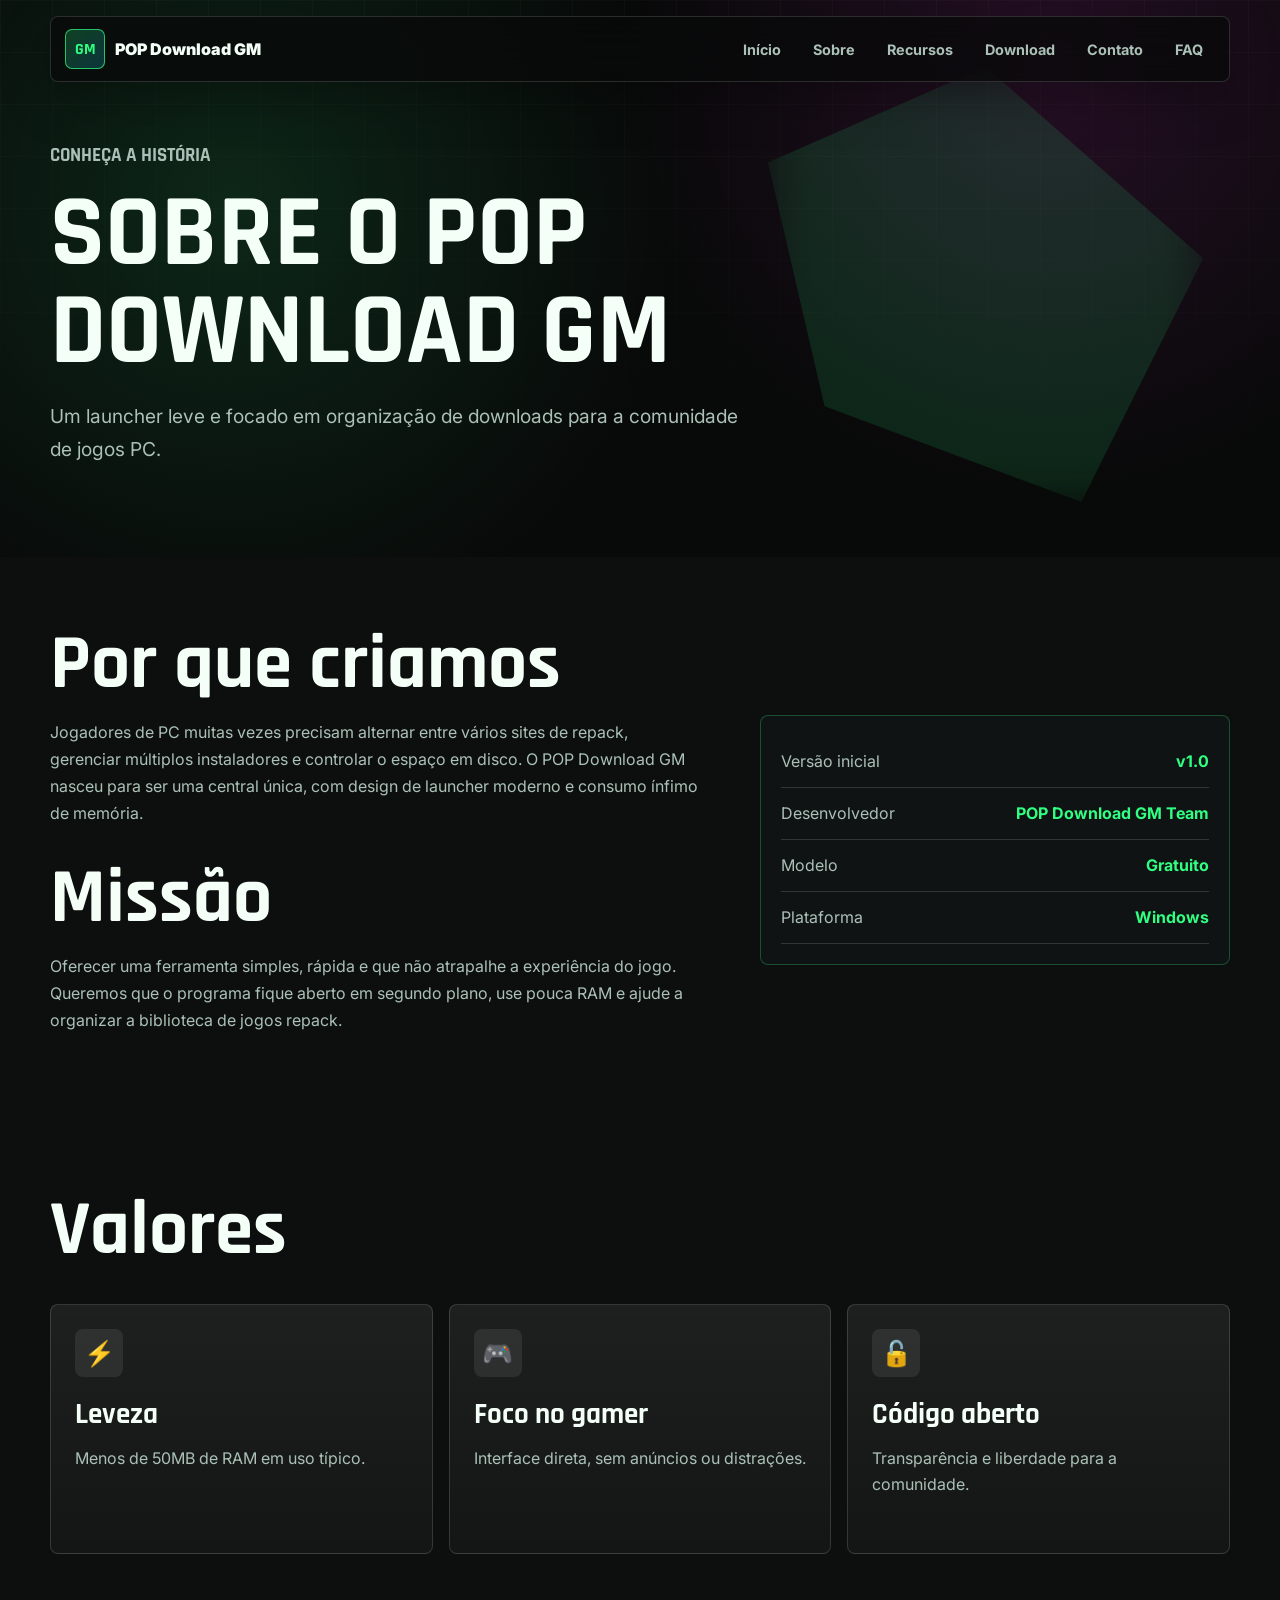
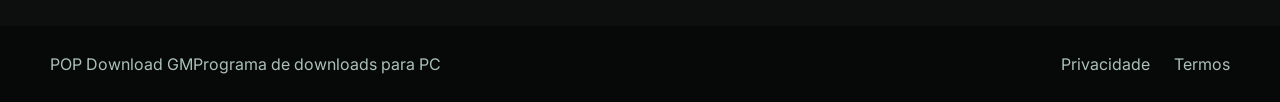
==== about.html @ bf0ad556 "Create about.html" ====
<!DOCTYPE html>
<html lang="pt-BR">
<head>
  <meta charset="UTF-8">
  <meta name="viewport" content="width=device-width, initial-scale=1.0">
  <title>Sobre - POP Download GM</title>
  <link rel="preconnect" href="https://fonts.googleapis.com">
  <link rel="preconnect" href="https://fonts.gstatic.com" crossorigin>
  <link href="https://fonts.googleapis.com/css2?family=Inter:wght@400;500;700;800;900&family=Rajdhani:wght@600;700&display=swap" rel="stylesheet">
  <link rel="stylesheet" href="styles.css">
</head>
<body>
  <header class="site-header">
    <a class="brand" href="index.html" aria-label="POP Download GM">
      <span class="brand-mark">GM</span>
      <span>POP Download GM</span>
    </a>
    <nav class="nav-links">
      <a href="index.html">Início</a>
      <a href="about.html">Sobre</a>
      <a href="index.html#recursos">Recursos</a>
      <a href="download.html">Download</a>
      <a href="contact.html">Contato</a>
      <a href="index.html#faq">FAQ</a>
    </nav>
  </header>

  <main>
    <section class="download-hero" style="min-height: 60vh;">
      <div class="hero-grid"></div>
      <div class="hero-light hero-light-one"></div>
      <div class="download-hero-copy">
        <p class="eyebrow">Conheça a história</p>
        <h1 class="download-title">Sobre o POP Download GM</h1>
        <p>Um launcher leve e focado em organização de downloads para a comunidade de jogos PC.</p>
      </div>
    </section>

    <section class="requirements-band" style="background: #0d0f0f;">
      <div class="requirements-copy">
        <h2>Por que criamos</h2>
        <p>Jogadores de PC muitas vezes precisam alternar entre vários sites de repack, gerenciar múltiplos instaladores e controlar o espaço em disco. O POP Download GM nasceu para ser uma central única, com design de launcher moderno e consumo ínfimo de memória.</p>
        <br>
        <h2>Missão</h2>
        <p>Oferecer uma ferramenta simples, rápida e que não atrapalhe a experiência do jogo. Queremos que o programa fique aberto em segundo plano, use pouca RAM e ajude a organizar a biblioteca de jogos repack.</p>
      </div>
      <div class="requirements-grid">
        <div class="version-row"><span>Versão inicial</span><strong>v1.0</strong></div>
        <div class="version-row"><span>Desenvolvedor</span><strong>POP Download GM Team</strong></div>
        <div class="version-row"><span>Modelo</span><strong>Gratuito</strong></div>
        <div class="version-row"><span>Plataforma</span><strong>Windows</strong></div>
      </div>
    </section>

    <section class="feature-band">
      <div class="section-heading">
        <h2>Valores</h2>
      </div>
      <div class="feature-grid">
        <div class="feature-card"><span class="feature-icon">⚡</span><h3>Leveza</h3><p>Menos de 50MB de RAM em uso típico.</p></div>
        <div class="feature-card"><span class="feature-icon">🎮</span><h3>Foco no gamer</h3><p>Interface direta, sem anúncios ou distrações.</p></div>
        <div class="feature-card"><span class="feature-icon">🔓</span><h3>Código aberto</h3><p>Transparência e liberdade para a comunidade.</p></div>
      </div>
    </section>
  </main>

  <footer class="site-footer">
    <div><span>POP Download GM</span><span>Programa de downloads para PC</span></div>
    <div style="display: flex; gap: 24px;"><a href="privacy.html">Privacidade</a><a href="terms.html">Termos</a></div>
  </footer>
</body>
</html>
---- styles.css ----
:root {
  --bg: #080909;
  --panel: #101314;
  --panel-strong: #171b1c;
  --line: rgba(255, 255, 255, 0.14);
  --text: #f4fff8;
  --muted: #abc1b7;
  --green: #30ff82;
  --cyan: #22d7ff;
  --pink: #ff3df2;
  --yellow: #ffdf5c;
  --danger: #ff4d6d;
  --shadow: 0 24px 80px rgba(0, 0, 0, 0.45);
}

* {
  box-sizing: border-box;
}

html {
  scroll-behavior: smooth;
}

body {
  margin: 0;
  min-width: 320px;
  background:
    radial-gradient(circle at 18% 12%, rgba(48, 255, 130, 0.12), transparent 25%),
    radial-gradient(circle at 82% 4%, rgba(255, 61, 242, 0.12), transparent 22%),
    var(--bg);
  color: var(--text);
  font-family: "Inter", Arial, sans-serif;
}

a {
  color: inherit;
  text-decoration: none;
}

.site-header {
  position: fixed;
  inset: 0 0 auto;
  z-index: 10;
  display: flex;
  align-items: center;
  justify-content: space-between;
  gap: 24px;
  width: min(1180px, calc(100% - 32px));
  margin: 16px auto 0;
  padding: 12px 14px;
  border: 1px solid var(--line);
  border-radius: 8px;
  background: rgba(8, 9, 9, 0.78);
  box-shadow: 0 16px 50px rgba(0, 0, 0, 0.28);
  backdrop-filter: blur(18px);
}

.brand,
.nav-links,
.hero-actions,
.hero-stats,
.desktop-top,
.screen-header,
.version-row,
.site-footer {
  display: flex;
  align-items: center;
}

.brand {
  gap: 10px;
  font-weight: 900;
  white-space: nowrap;
}

.brand-mark {
  display: grid;
  width: 40px;
  aspect-ratio: 1;
  place-items: center;
  border: 1px solid rgba(48, 255, 130, 0.7);
  border-radius: 7px;
  background: linear-gradient(135deg, rgba(48, 255, 130, 0.22), rgba(34, 215, 255, 0.2));
  color: var(--green);
  font-family: "Rajdhani", Arial, sans-serif;
}

.nav-links {
  gap: 8px;
  color: var(--muted);
  font-size: 0.9rem;
  font-weight: 700;
}

.nav-links a {
  padding: 10px 12px;
  border-radius: 7px;
}

.nav-links a:hover {
  background: rgba(255, 255, 255, 0.08);
  color: var(--text);
}

.hero-section {
  position: relative;
  display: grid;
  grid-template-columns: minmax(0, 1.02fr) minmax(320px, 0.8fr);
  gap: 48px;
  min-height: 92vh;
  padding: 140px max(24px, calc((100vw - 1180px) / 2)) 72px;
  overflow: hidden;
}

.hero-grid {
  position: absolute;
  inset: 0;
  opacity: 0.18;
  background-image:
    linear-gradient(rgba(255, 255, 255, 0.13) 1px, transparent 1px),
    linear-gradient(90deg, rgba(255, 255, 255, 0.13) 1px, transparent 1px);
  background-size: 52px 52px;
  mask-image: linear-gradient(to bottom, black, transparent 88%);
}

.hero-light {
  position: absolute;
  width: 34vw;
  min-width: 340px;
  aspect-ratio: 1;
  filter: blur(20px);
  opacity: 0.38;
  clip-path: polygon(50% 0, 100% 44%, 72% 100%, 13% 78%, 0 22%);
}

.hero-light-one {
  top: 12%;
  right: 6%;
  background: rgba(48, 255, 130, 0.32);
}

.hero-light-two {
  bottom: 4%;
  left: 3%;
  background: rgba(255, 61, 242, 0.26);
}

.hero-content,
.app-showcase {
  position: relative;
  z-index: 1;
}

.hero-content {
  align-self: center;
}

.eyebrow {
  margin: 0 0 12px;
  color: var(--green);
  font-family: "Rajdhani", Arial, sans-serif;
  font-size: clamp(1rem, 2vw, 1.18rem);
  font-weight: 700;
  text-transform: uppercase;
}

h1,
h2,
h3,
p {
  overflow-wrap: anywhere;
}

h1,
h2,
h3 {
  margin: 0;
  line-height: 0.96;
  font-family: "Rajdhani", Arial, sans-serif;
}

h1 {
  max-width: 780px;
  font-size: clamp(3.8rem, 8vw, 7.9rem);
  text-transform: uppercase;
}

.hero-title {
  display: grid;
  gap: 6px;
  max-width: 940px;
  overflow-wrap: normal;
}

.hero-title span {
  display: block;
  width: fit-content;
  max-width: 100%;
  white-space: nowrap;
}

.hero-title-accent {
  padding: 0 0.12em 0.04em;
  border: 1px solid rgba(48, 255, 130, 0.36);
  border-radius: 8px;
  background: linear-gradient(135deg, rgba(48, 255, 130, 0.14), rgba(34, 215, 255, 0.08));
  color: var(--green);
  box-shadow: 0 0 34px rgba(48, 255, 130, 0.12);
}

h2 {
  font-size: clamp(2.35rem, 6vw, 5rem);
}

h3 {
  font-size: 1.8rem;
}

.hero-copy {
  max-width: 680px;
  margin: 20px 0 0;
  color: var(--muted);
  font-size: clamp(1rem, 1.8vw, 1.24rem);
  line-height: 1.7;
}

.hero-actions {
  flex-wrap: wrap;
  gap: 14px;
  margin-top: 34px;
}

.button {
  display: inline-flex;
  align-items: center;
  justify-content: center;
  min-height: 52px;
  padding: 0 22px;
  border: 1px solid var(--line);
  border-radius: 7px;
  font-weight: 900;
  line-height: 1.1;
  transition: transform 180ms ease, border-color 180ms ease, box-shadow 180ms ease;
}

.button:hover {
  transform: translateY(-2px);
}

.button-primary {
  border-color: rgba(48, 255, 130, 0.8);
  background: linear-gradient(135deg, var(--green), var(--cyan));
  color: #04100a;
  box-shadow: 0 0 28px rgba(48, 255, 130, 0.26);
}

.button-secondary {
  background: rgba(255, 255, 255, 0.08);
  color: var(--text);
}

.button-full {
  width: 100%;
  margin-top: 20px;
}

.button-icon {
  margin-right: 9px;
}

.hero-stats {
  flex-wrap: wrap;
  gap: 10px;
  margin-top: 34px;
}

.hero-stats div {
  min-width: 142px;
  padding: 14px;
  border: 1px solid var(--line);
  border-radius: 8px;
  background: rgba(16, 19, 20, 0.72);
}

.hero-stats strong,
.hero-stats span {
  display: block;
}

.hero-stats strong {
  color: var(--text);
  font-size: 1.05rem;
}

.hero-stats span {
  margin-top: 4px;
  color: var(--muted);
  font-size: 0.88rem;
}

.app-showcase {
  display: grid;
  place-items: center;
  min-height: 520px;
}

.desktop-frame {
  width: min(520px, 100%);
  padding: 12px;
  border: 1px solid rgba(255, 255, 255, 0.16);
  border-radius: 14px;
  background: linear-gradient(145deg, #202728, #070808);
  box-shadow: var(--shadow), 0 0 55px rgba(34, 215, 255, 0.14);
}

.desktop-top {
  justify-content: flex-start;
  gap: 7px;
  height: 34px;
  padding: 0 8px;
}

.desktop-top span {
  display: block;
  width: 7px;
  aspect-ratio: 1;
  border-radius: 50%;
  background: var(--line);
}

.desktop-top span:nth-child(1) {
  background: var(--danger);
}

.desktop-top span:nth-child(2) {
  background: var(--yellow);
}

.desktop-top span:nth-child(3) {
  background: var(--green);
}

.desktop-top strong {
  margin-left: 8px;
  color: var(--muted);
  font-size: 0.82rem;
}

.app-screen {
  min-height: 430px;
  padding: 18px;
  border-radius: 10px;
  background:
    linear-gradient(rgba(255, 255, 255, 0.04) 1px, transparent 1px),
    linear-gradient(90deg, rgba(255, 255, 255, 0.04) 1px, transparent 1px),
    #0b0d0d;
  background-size: 28px 28px;
}

.screen-header {
  justify-content: space-between;
  gap: 12px;
  font-family: "Rajdhani", Arial, sans-serif;
}

.screen-header span {
  font-size: 1.2rem;
  font-weight: 700;
}

.screen-header strong {
  padding: 6px 10px;
  border-radius: 999px;
  background: rgba(48, 255, 130, 0.12);
  color: var(--green);
  font-size: 0.84rem;
}

.game-cover {
  position: relative;
  display: flex;
  align-items: end;
  min-height: 238px;
  margin-top: 22px;
  padding: 18px;
  border: 1px solid rgba(255, 255, 255, 0.12);
  border-radius: 8px;
  overflow: hidden;
  background:
    linear-gradient(135deg, rgba(48, 255, 130, 0.16), transparent 42%),
    linear-gradient(315deg, rgba(255, 61, 242, 0.2), transparent 45%),
    repeating-linear-gradient(45deg, #161b1c 0 12px, #0f1213 12px 24px);
}

.game-cover::before {
  content: "";
  position: absolute;
  inset: 18px;
  border: 1px solid rgba(48, 255, 130, 0.24);
  transform: skew(-8deg);
}

.cover-badge {
  position: absolute;
  top: 16px;
  right: 16px;
  padding: 8px 10px;
  border-radius: 6px;
  background: var(--pink);
  color: #160016;
  font-weight: 900;
}

.cover-title {
  position: relative;
  font-family: "Rajdhani", Arial, sans-serif;
  font-size: 2.4rem;
  font-weight: 700;
}

.progress-panel {
  margin-top: 16px;
  padding: 16px;
  border: 1px solid var(--line);
  border-radius: 8px;
  background: rgba(255, 255, 255, 0.06);
}

.progress-panel span,
.progress-panel strong {
  display: inline-block;
}

.progress-panel span {
  color: var(--muted);
}

.progress-panel strong {
  float: right;
  color: var(--yellow);
}

.progress-track {
  clear: both;
  height: 10px;
  margin-top: 12px;
  border-radius: 999px;
  background: rgba(255, 255, 255, 0.1);
  overflow: hidden;
}

.progress-fill {
  width: 82%;
  height: 100%;
  border-radius: inherit;
  background: linear-gradient(90deg, var(--green), var(--cyan), var(--pink));
}

.app-list {
  display: grid;
  gap: 10px;
  margin-top: 16px;
}

.app-list div {
  display: flex;
  align-items: center;
  gap: 10px;
  min-height: 44px;
  padding: 0 12px;
  border: 1px solid rgba(255, 255, 255, 0.1);
  border-radius: 7px;
  color: var(--muted);
  background: rgba(255, 255, 255, 0.04);
}

.app-list span {
  width: 10px;
  aspect-ratio: 1;
  border-radius: 50%;
  background: var(--green);
  box-shadow: 0 0 14px var(--green);
}

.feature-band,
.download-band,
.faq-band {
  padding: 72px max(24px, calc((100vw - 1180px) / 2));
}

.feature-band {
  background: #0d0f0f;
}

.section-heading {
  max-width: 760px;
}

.feature-grid {
  display: grid;
  grid-template-columns: repeat(3, minmax(0, 1fr));
  gap: 16px;
  margin-top: 36px;
}

.feature-card {
  min-height: 250px;
  padding: 24px;
  border: 1px solid var(--line);
  border-radius: 8px;
  background: linear-gradient(180deg, rgba(255, 255, 255, 0.07), rgba(255, 255, 255, 0.03));
}

.feature-icon {
  display: grid;
  width: 48px;
  aspect-ratio: 1;
  place-items: center;
  margin-bottom: 24px;
  border-radius: 8px;
  background: rgba(255, 255, 255, 0.08);
  font-size: 1.55rem;
}

.feature-card p,
.download-copy p,
.faq-list p {
  color: var(--muted);
  line-height: 1.65;
}

.download-band {
  display: grid;
  grid-template-columns: minmax(0, 1fr) minmax(280px, 420px);
  gap: 32px;
  align-items: center;
  background:
    linear-gradient(90deg, rgba(48, 255, 130, 0.1), transparent 46%),
    #090a0a;
}

.download-copy p {
  max-width: 660px;
}

.download-panel {
  padding: 24px;
  border: 1px solid rgba(48, 255, 130, 0.32);
  border-radius: 8px;
  background: var(--panel);
  box-shadow: var(--shadow);
}

.version-row {
  justify-content: space-between;
  gap: 18px;
  min-height: 52px;
  border-bottom: 1px solid var(--line);
}

.version-row span {
  color: var(--muted);
}

.version-row strong {
  color: var(--green);
}

.faq-band {
  background: #0d0f0f;
}

.faq-list {
  display: grid;
  gap: 12px;
  max-width: 860px;
  margin-top: 28px;
}

details {
  border: 1px solid var(--line);
  border-radius: 8px;
  background: rgba(255, 255, 255, 0.04);
}

summary {
  cursor: pointer;
  padding: 18px 20px;
  font-weight: 800;
}

details p {
  margin: 0;
  padding: 0 20px 20px;
}

.site-footer {
  justify-content: space-between;
  gap: 16px;
  padding: 28px max(24px, calc((100vw - 1180px) / 2));
  color: var(--muted);
  background: #070808;
}

.download-hero {
  position: relative;
  display: grid;
  grid-template-columns: minmax(0, 1fr) minmax(300px, 430px);
  gap: 36px;
  align-items: center;
  min-height: 82vh;
  padding: 140px max(24px, calc((100vw - 1180px) / 2)) 72px;
  overflow: hidden;
}

.download-hero-copy,
.release-card {
  position: relative;
  z-index: 1;
}

.download-title {
  max-width: 820px;
  font-size: clamp(3.3rem, 8vw, 7.4rem);
}

.download-hero-copy p {
  max-width: 720px;
  color: var(--muted);
  font-size: clamp(1rem, 1.7vw, 1.2rem);
  line-height: 1.7;
}

.release-card,
.download-option,
.notice-panel {
  border: 1px solid var(--line);
  border-radius: 8px;
  background: linear-gradient(180deg, rgba(255, 255, 255, 0.07), rgba(255, 255, 255, 0.03));
  box-shadow: var(--shadow);
}

.release-card {
  padding: 24px;
}

.release-status,
.release-meter {
  padding-bottom: 18px;
  border-bottom: 1px solid var(--line);
}

.release-status span,
.release-status strong,
.release-meter span,
.release-meter strong,
.release-specs span,
.release-specs strong {
  display: block;
}

.release-status span,
.release-meter span,
.release-specs span {
  color: var(--muted);
}

.release-status strong {
  margin-top: 6px;
  color: var(--green);
  font-family: "Rajdhani", Arial, sans-serif;
  font-size: 3.2rem;
  line-height: 1;
}

.release-meter {
  margin-top: 18px;
}

.release-meter strong {
  margin-top: 5px;
  color: var(--yellow);
}

.release-specs {
  display: grid;
  gap: 14px;
  margin-top: 18px;
}

.release-specs div {
  display: flex;
  align-items: center;
  justify-content: space-between;
  gap: 16px;
  min-height: 48px;
  padding: 0 12px;
  border: 1px solid rgba(255, 255, 255, 0.1);
  border-radius: 7px;
  background: rgba(255, 255, 255, 0.04);
}

.release-specs strong {
  color: var(--text);
  text-align: right;
}

.download-options-band,
.requirements-band,
.notice-band,
.changelog-band {
  padding: 72px max(24px, calc((100vw - 1180px) / 2));
}

.download-options-band,
.changelog-band {
  background: #0d0f0f;
}

.download-options-grid {
  display: grid;
  grid-template-columns: repeat(3, minmax(0, 1fr));
  gap: 16px;
  margin-top: 36px;
}

.download-option {
  min-height: 330px;
  padding: 24px;
}

.download-option.is-featured {
  border-color: rgba(48, 255, 130, 0.38);
  background:
    linear-gradient(135deg, rgba(48, 255, 130, 0.12), rgba(255, 255, 255, 0.04)),
    var(--panel);
}

.download-option p {
  min-height: 100px;
  color: var(--muted);
  line-height: 1.65;
}

.requirements-band {
  display: grid;
  grid-template-columns: minmax(0, 1fr) minmax(300px, 470px);
  gap: 36px;
  align-items: center;
  background:
    linear-gradient(90deg, rgba(34, 215, 255, 0.08), transparent 48%),
    #090a0a;
}

.requirements-copy p {
  max-width: 650px;
  color: var(--muted);
  line-height: 1.7;
}

.requirements-grid {
  display: grid;
  gap: 0;
  padding: 20px;
  border: 1px solid rgba(48, 255, 130, 0.26);
  border-radius: 8px;
  background: var(--panel);
}

.notice-band {
  background:
    linear-gradient(135deg, rgba(255, 61, 242, 0.08), transparent 44%),
    #0d0f0f;
}

.notice-panel {
  max-width: 900px;
  padding: 28px;
}

.notice-panel p {
  color: var(--muted);
  line-height: 1.7;
}

.timeline {
  display: grid;
  gap: 14px;
  max-width: 920px;
  margin-top: 34px;
}

.timeline article {
  display: grid;
  grid-template-columns: 58px minmax(0, 1fr);
  gap: 18px;
  padding: 20px;
  border: 1px solid var(--line);
  border-radius: 8px;
  background: rgba(255, 255, 255, 0.04);
}

.timeline article > span {
  display: grid;
  width: 48px;
  aspect-ratio: 1;
  place-items: center;
  border-radius: 8px;
  background: rgba(48, 255, 130, 0.12);
  color: var(--green);
  font-family: "Rajdhani", Arial, sans-serif;
  font-size: 1.4rem;
  font-weight: 700;
}

.timeline p {
  color: var(--muted);
  line-height: 1.65;
}

@media (max-width: 900px) {
  .site-header {
    position: absolute;
  }

  .nav-links {
    display: none;
  }

  .hero-section,
  .download-band,
  .download-hero,
  .requirements-band {
    grid-template-columns: 1fr;
  }

  .hero-section,
  .download-hero {
    padding-top: 118px;
  }

  .app-showcase {
    min-height: auto;
  }

  .feature-grid {
    grid-template-columns: 1fr;
  }

  .download-options-grid {
    grid-template-columns: 1fr;
  }
}

@media (max-width: 560px) {
  .site-header {
    width: min(100% - 20px, 1180px);
    margin-top: 10px;
  }

  .hero-section,
  .feature-band,
  .download-band,
  .faq-band,
  .download-hero,
  .download-options-band,
  .requirements-band,
  .notice-band,
  .changelog-band {
    padding-left: 18px;
    padding-right: 18px;
  }

  .hero-section,
  .download-hero {
    gap: 32px;
    padding-bottom: 54px;
  }

  h1 {
    font-size: clamp(3rem, 15vw, 5.2rem);
  }

  .hero-title span {
    white-space: normal;
  }

  .button {
    width: 100%;
  }

  .hero-stats div {
    flex: 1 1 100%;
  }

  .app-screen {
    min-height: 430px;
  }

  .game-cover {
    min-height: 200px;
  }

  .site-footer {
    align-items: flex-start;
    flex-direction: column;
  }

  .timeline article {
    grid-template-columns: 1fr;
  }
}
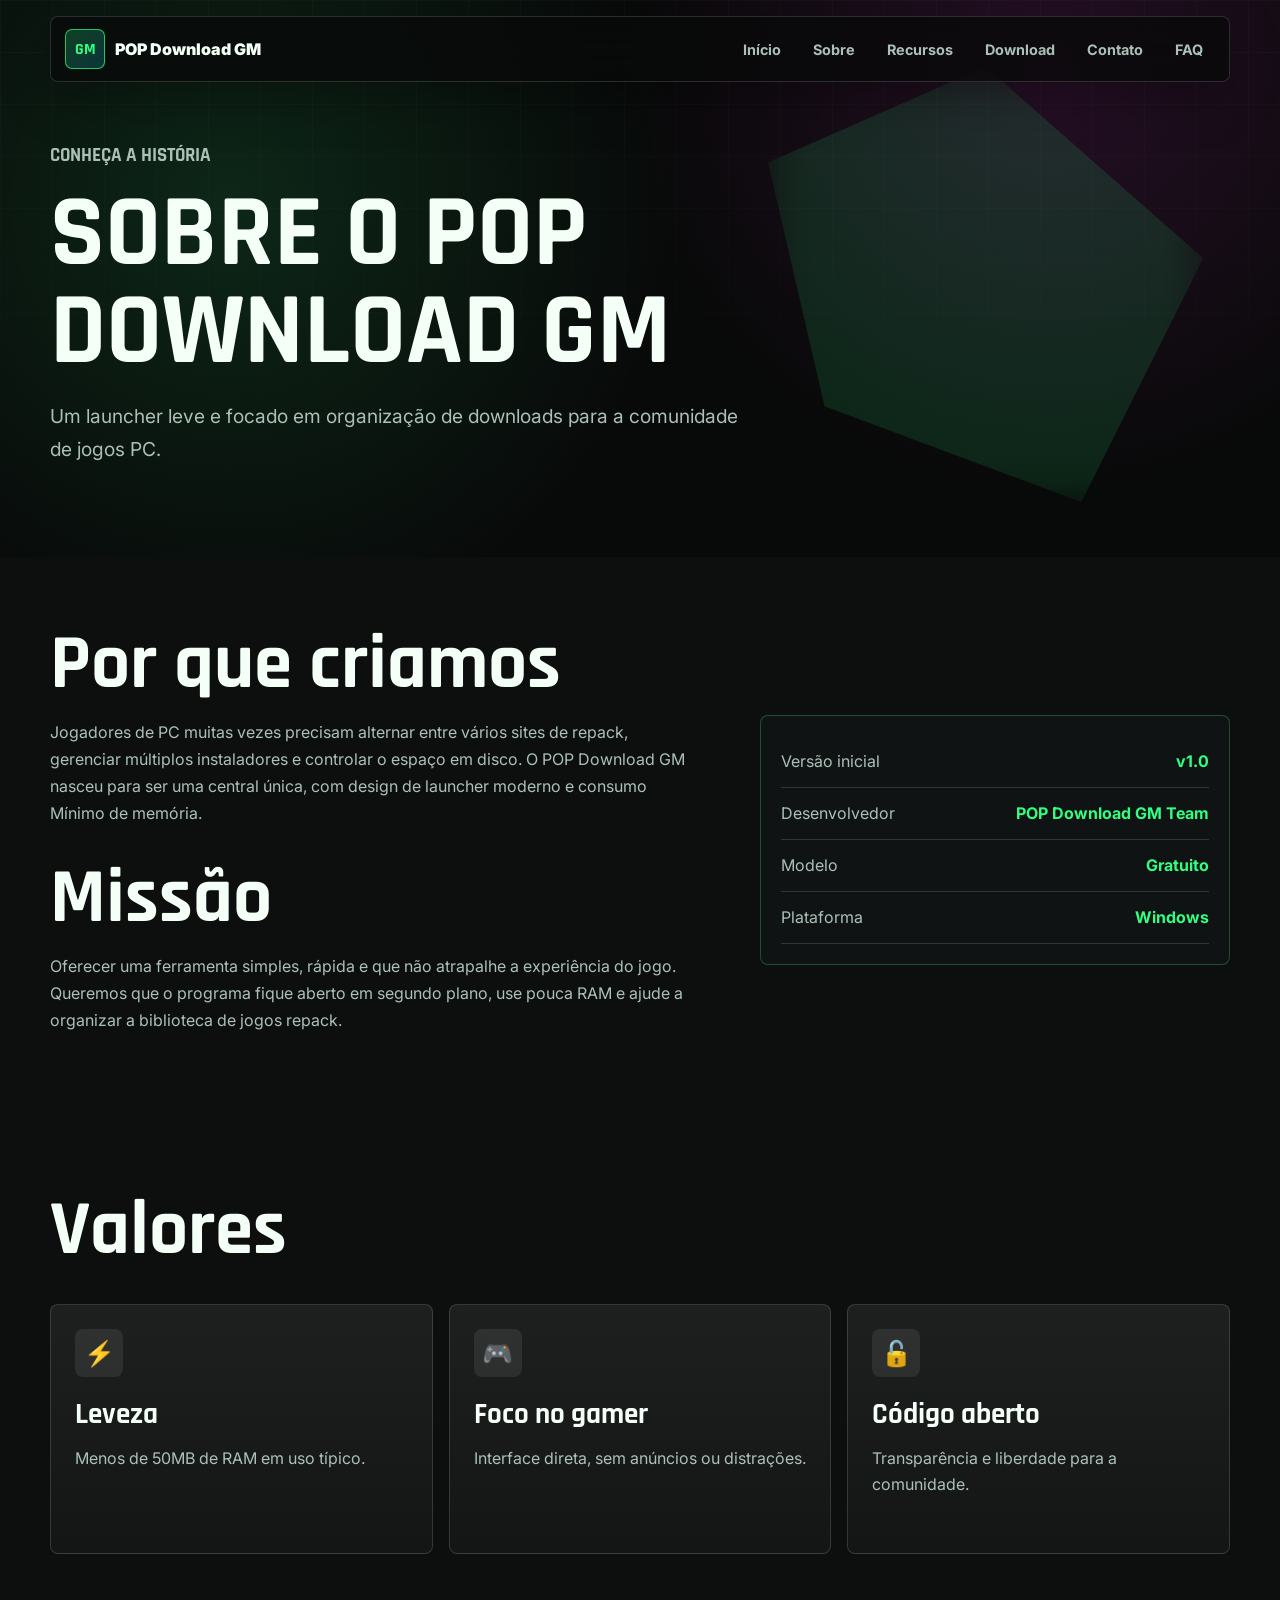
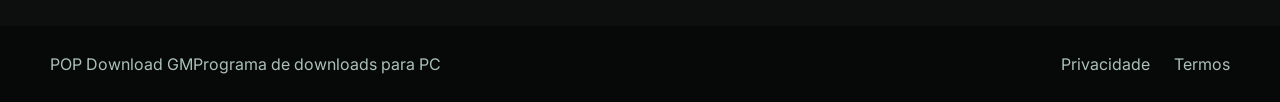
==== commit 727c5894: "Update about.html" ====
--- a/about.html
+++ b/about.html
@@ -39,7 +39,7 @@
     <section class="requirements-band" style="background: #0d0f0f;">
       <div class="requirements-copy">
         <h2>Por que criamos</h2>
-        <p>Jogadores de PC muitas vezes precisam alternar entre vários sites de repack, gerenciar múltiplos instaladores e controlar o espaço em disco. O POP Download GM nasceu para ser uma central única, com design de launcher moderno e consumo ínfimo de memória.</p>
+        <p>Jogadores de PC muitas vezes precisam alternar entre vários sites de repack, gerenciar múltiplos instaladores e controlar o espaço em disco. O POP Download GM nasceu para ser uma central única, com design de launcher moderno e consumo Mínimo de memória.</p>
         <br>
         <h2>Missão</h2>
         <p>Oferecer uma ferramenta simples, rápida e que não atrapalhe a experiência do jogo. Queremos que o programa fique aberto em segundo plano, use pouca RAM e ajude a organizar a biblioteca de jogos repack.</p>
--- a/styles.css
+++ b/styles.css
@@ -910,3 +910,44 @@
     grid-template-columns: 1fr;
   }
 }
+/* Estilos para imagem no game-cover */
+.game-cover {
+  position: relative;
+  min-height: 238px;
+  overflow: hidden;
+  border-radius: 8px;
+  background: #0b0d0d; /* fallback caso a imagem demore */
+}
+
+.cover-image {
+  width: 100%;
+  height: 100%;
+  object-fit: cover;
+  position: absolute;
+  top: 0;
+  left: 0;
+  z-index: 0;
+  display: block;
+}
+
+.cover-badge {
+  position: absolute;
+  top: 16px;
+  right: 16px;
+  z-index: 2;
+  background: var(--pink);
+  padding: 8px 10px;
+  border-radius: 6px;
+  font-weight: 900;
+  color: #160016;
+}
+
+/* Remove o pseudo-elemento antigo que criava borda inclinada */
+.game-cover::before {
+  display: none;
+}
+
+/* Ajusta o título que não é mais necessário, mas mantém compatibilidade */
+.cover-title {
+  display: none;
+}
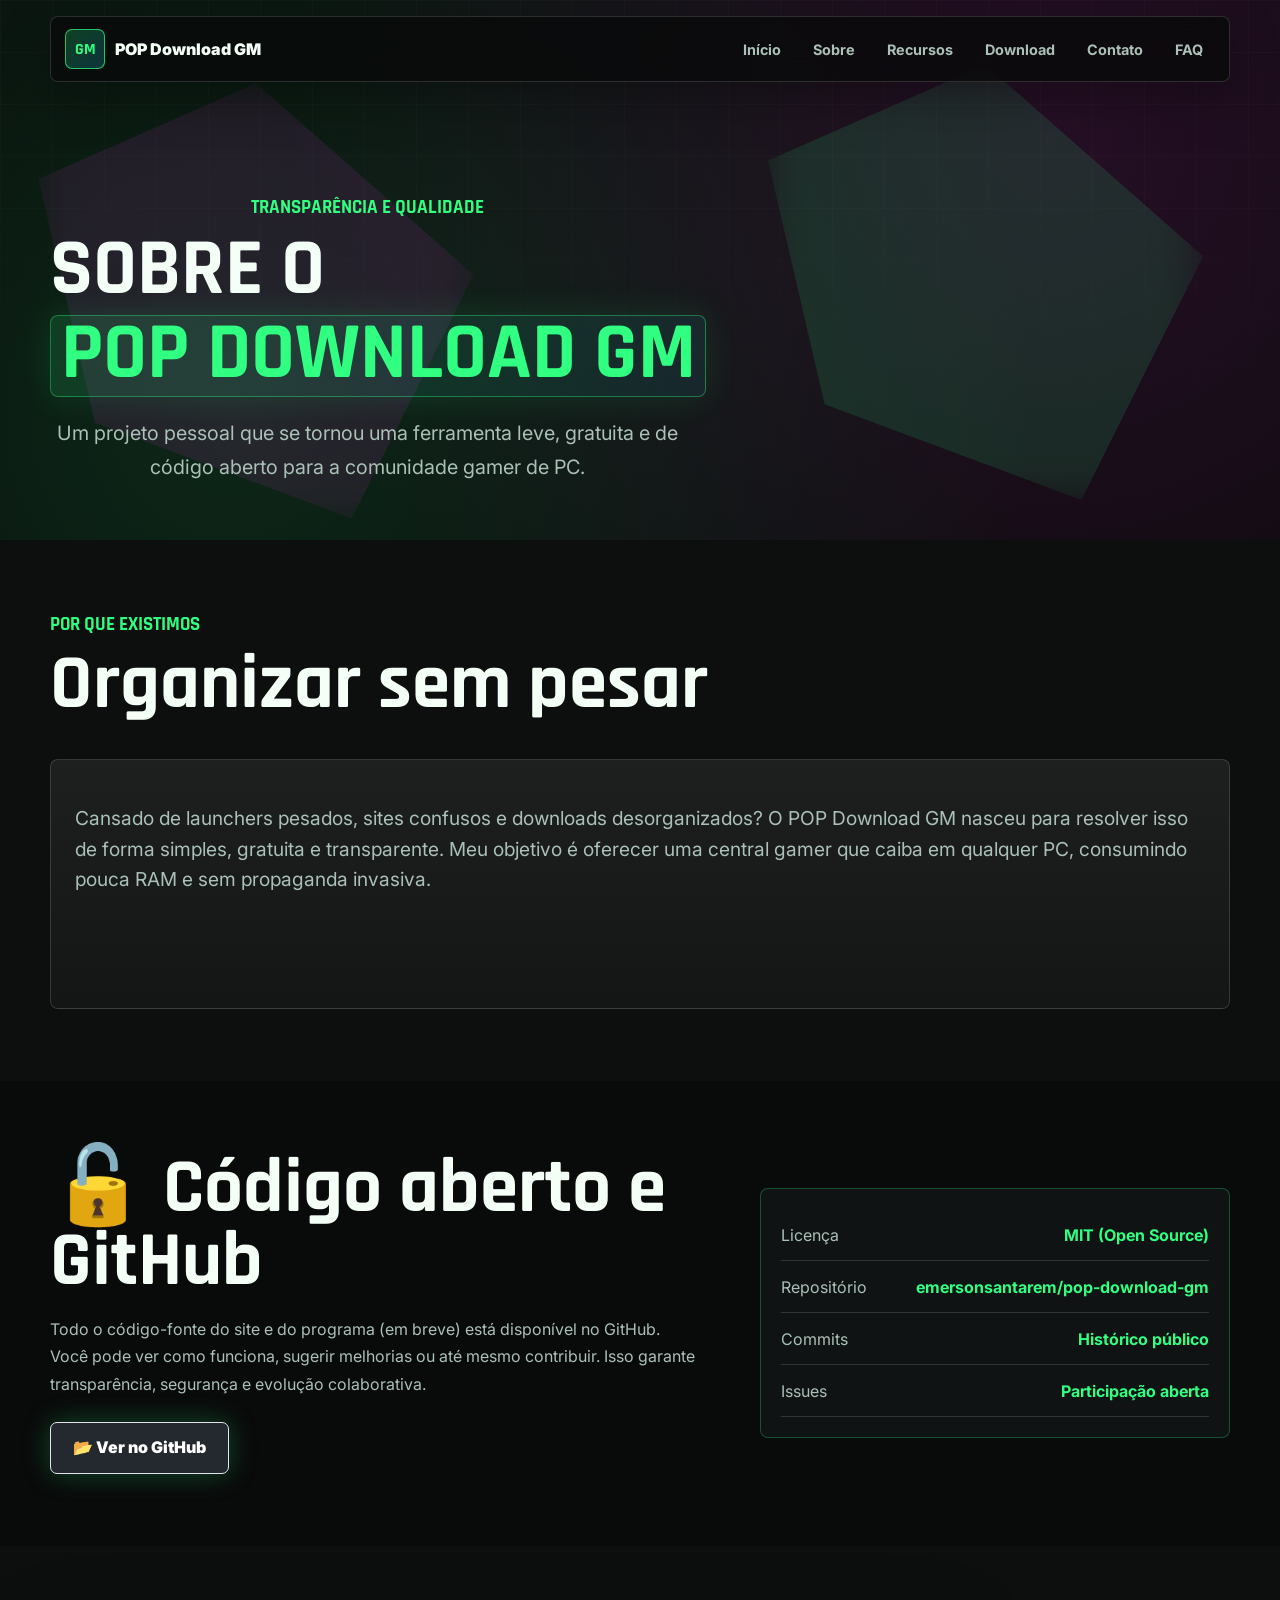
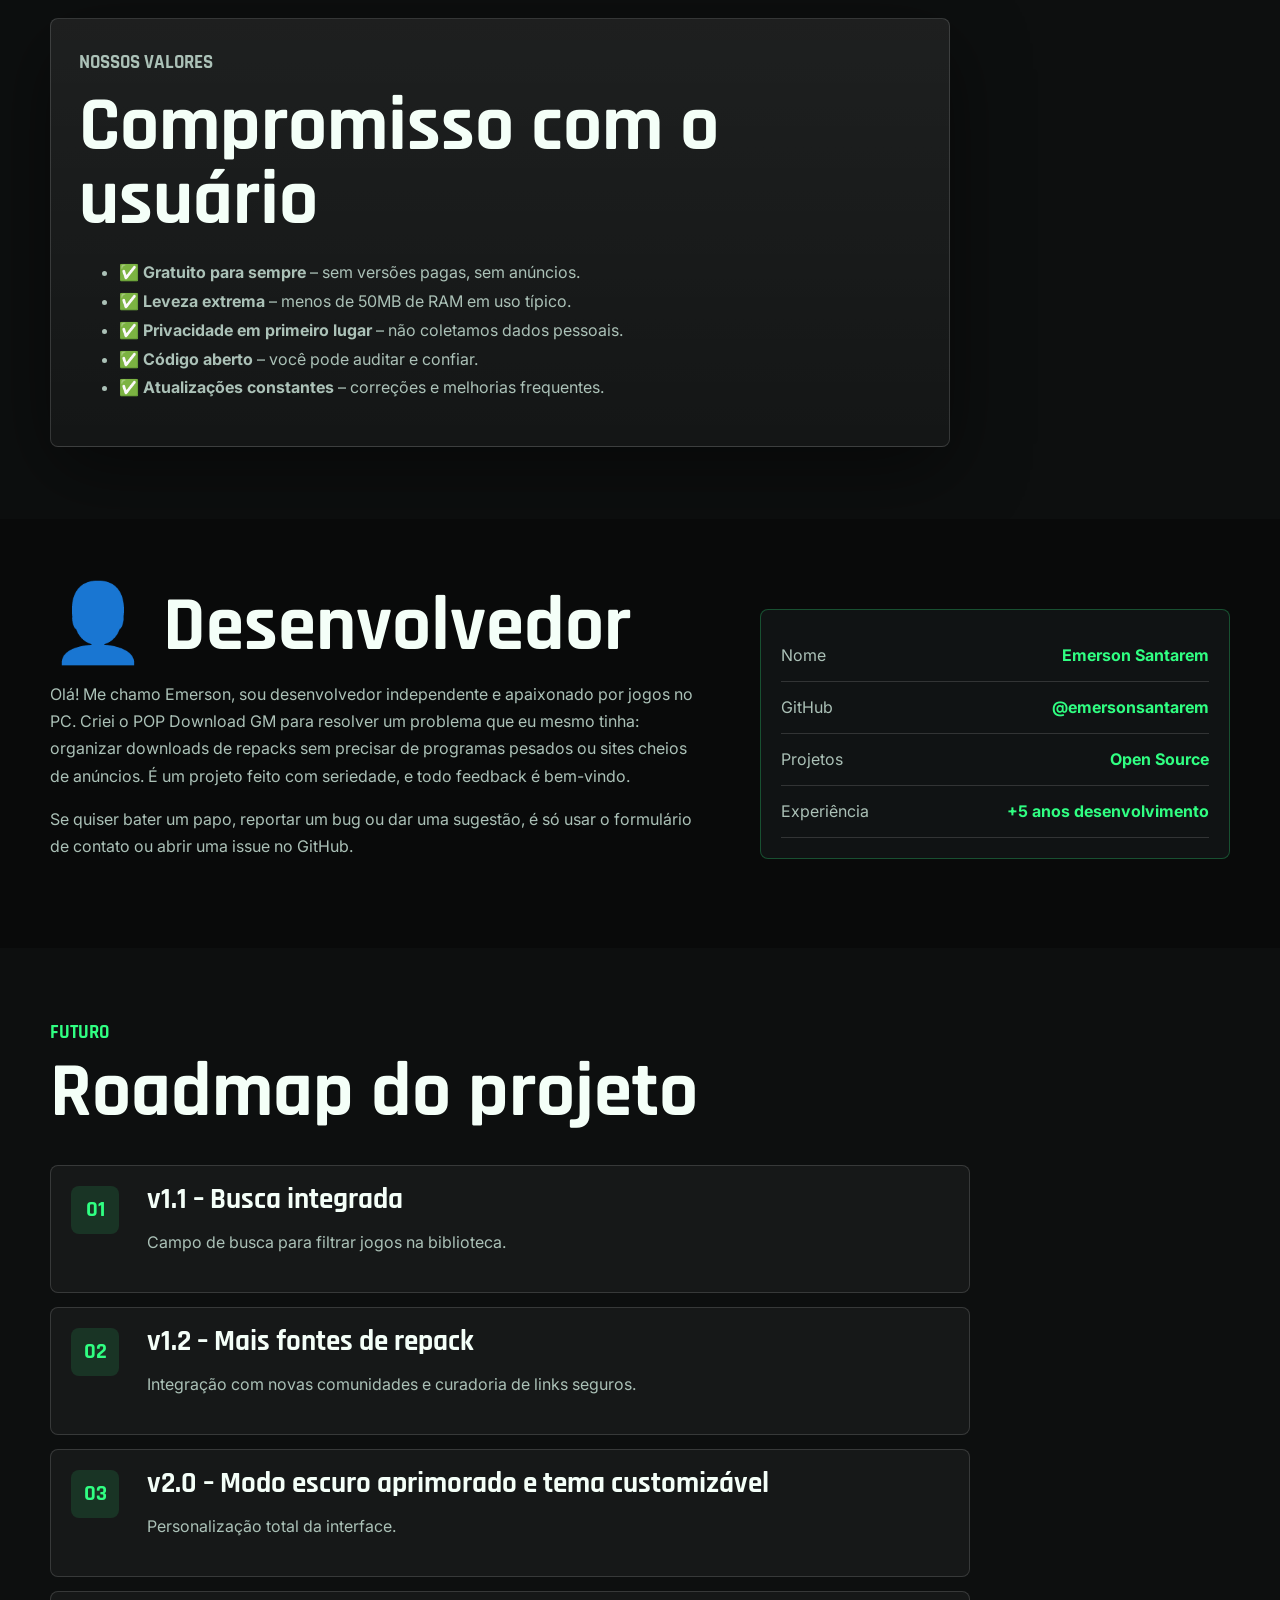
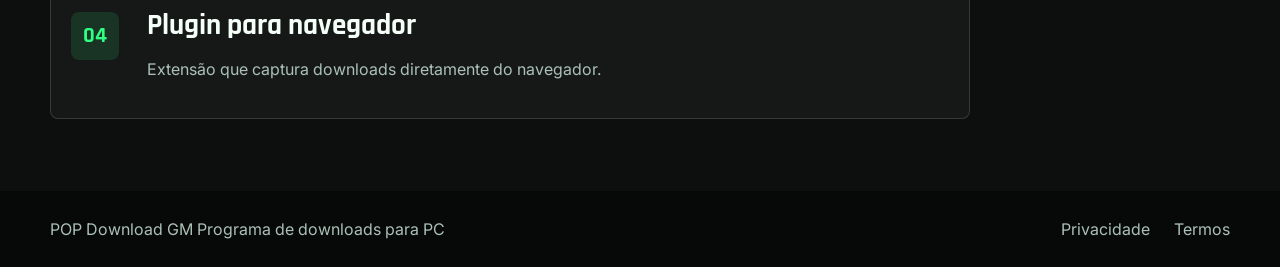
==== commit 6fe7ea35: "Update about.html" ====
--- a/about.html
+++ b/about.html
@@ -4,6 +4,7 @@
   <meta charset="UTF-8">
   <meta name="viewport" content="width=device-width, initial-scale=1.0">
   <title>Sobre - POP Download GM</title>
+  <meta name="description" content="Conheça a história e os valores do POP Download GM: um projeto sério, de código aberto, focado em leveza e organização para gamers de PC.">
   <link rel="preconnect" href="https://fonts.googleapis.com">
   <link rel="preconnect" href="https://fonts.gstatic.com" crossorigin>
   <link href="https://fonts.googleapis.com/css2?family=Inter:wght@400;500;700;800;900&family=Rajdhani:wght@600;700&display=swap" rel="stylesheet">
@@ -15,7 +16,7 @@
       <span class="brand-mark">GM</span>
       <span>POP Download GM</span>
     </a>
-    <nav class="nav-links">
+    <nav class="nav-links" aria-label="Navegacao principal">
       <a href="index.html">Início</a>
       <a href="about.html">Sobre</a>
       <a href="index.html#recursos">Recursos</a>
@@ -26,47 +27,131 @@
   </header>
 
   <main>
-    <section class="download-hero" style="min-height: 60vh;">
-      <div class="hero-grid"></div>
-      <div class="hero-light hero-light-one"></div>
-      <div class="download-hero-copy">
-        <p class="eyebrow">Conheça a história</p>
-        <h1 class="download-title">Sobre o POP Download GM</h1>
-        <p>Um launcher leve e focado em organização de downloads para a comunidade de jogos PC.</p>
+    <!-- Seção hero da página Sobre -->
+    <section class="hero-section" style="min-height: 60vh; padding-bottom: 0;">
+      <div class="hero-grid" aria-hidden="true"></div>
+      <div class="hero-light hero-light-one" aria-hidden="true"></div>
+      <div class="hero-light hero-light-two" aria-hidden="true"></div>
+      <div class="hero-content" style="text-align: center;">
+        <p class="eyebrow">Transparência e qualidade</p>
+        <h1 class="hero-title" style="font-size: clamp(2.8rem, 7vw, 5rem);">
+          <span>Sobre o</span>
+          <span class="hero-title-accent">POP Download GM</span>
+        </h1>
+        <p class="hero-copy" style="max-width: 800px; margin: 20px auto 0;">
+          Um projeto pessoal que se tornou uma ferramenta leve, gratuita e de código aberto para a comunidade gamer de PC.
+        </p>
       </div>
     </section>
 
-    <section class="requirements-band" style="background: #0d0f0f;">
-      <div class="requirements-copy">
-        <h2>Por que criamos</h2>
-        <p>Jogadores de PC muitas vezes precisam alternar entre vários sites de repack, gerenciar múltiplos instaladores e controlar o espaço em disco. O POP Download GM nasceu para ser uma central única, com design de launcher moderno e consumo Mínimo de memória.</p>
-        <br>
-        <h2>Missão</h2>
-        <p>Oferecer uma ferramenta simples, rápida e que não atrapalhe a experiência do jogo. Queremos que o programa fique aberto em segundo plano, use pouca RAM e ajude a organizar a biblioteca de jogos repack.</p>
+    <!-- Seção: Filosofia e propósito -->
+    <section class="feature-band" style="background: #0d0f0f;">
+      <div class="section-heading">
+        <p class="eyebrow">Por que existimos</p>
+        <h2>Organizar sem pesar</h2>
       </div>
-      <div class="requirements-grid">
-        <div class="version-row"><span>Versão inicial</span><strong>v1.0</strong></div>
-        <div class="version-row"><span>Desenvolvedor</span><strong>POP Download GM Team</strong></div>
-        <div class="version-row"><span>Modelo</span><strong>Gratuito</strong></div>
-        <div class="version-row"><span>Plataforma</span><strong>Windows</strong></div>
+      <div class="feature-grid" style="grid-template-columns: 1fr;">
+        <div class="feature-card">
+          <p style="font-size: 1.2rem; line-height: 1.6;">Cansado de launchers pesados, sites confusos e downloads desorganizados? O POP Download GM nasceu para resolver isso de forma simples, gratuita e transparente. Meu objetivo é oferecer uma central gamer que caiba em qualquer PC, consumindo pouca RAM e sem propaganda invasiva.</p>
+        </div>
       </div>
     </section>
 
-    <section class="feature-band">
+    <!-- Seção: Código aberto e GitHub -->
+    <section class="requirements-band" style="background: #090a0a;">
+      <div class="requirements-copy">
+        <h2>🔓 Código aberto e GitHub</h2>
+        <p>Todo o código-fonte do site e do programa (em breve) está disponível no GitHub. Você pode ver como funciona, sugerir melhorias ou até mesmo contribuir. Isso garante transparência, segurança e evolução colaborativa.</p>
+        <div style="margin-top: 24px;">
+          <a href="https://github.com/emersonsantarem/pop-download-gm" class="button button-primary" target="_blank" style="background: #24292f; border-color: #e1e4e8; color: white;">📂 Ver no GitHub</a>
+        </div>
+      </div>
+      <div class="requirements-grid">
+        <div class="version-row"><span>Licença</span><strong>MIT (Open Source)</strong></div>
+        <div class="version-row"><span>Repositório</span><strong>emersonsantarem/pop-download-gm</strong></div>
+        <div class="version-row"><span>Commits</span><strong>Histórico público</strong></div>
+        <div class="version-row"><span>Issues</span><strong>Participação aberta</strong></div>
+      </div>
+    </section>
+
+    <!-- Seção: Compromissos (segurança, privacidade, gratuidade) -->
+    <section class="notice-band" style="background: #0d0f0f;">
+      <div class="notice-panel">
+        <p class="eyebrow">Nossos valores</p>
+        <h2>Compromisso com o usuário</h2>
+        <ul style="color: var(--muted); line-height: 1.8; margin-top: 20px;">
+          <li>✅ <strong>Gratuito para sempre</strong> – sem versões pagas, sem anúncios.</li>
+          <li>✅ <strong>Leveza extrema</strong> – menos de 50MB de RAM em uso típico.</li>
+          <li>✅ <strong>Privacidade em primeiro lugar</strong> – não coletamos dados pessoais.</li>
+          <li>✅ <strong>Código aberto</strong> – você pode auditar e confiar.</li>
+          <li>✅ <strong>Atualizações constantes</strong> – correções e melhorias frequentes.</li>
+        </ul>
+      </div>
+    </section>
+
+    <!-- Seção: Quem está por trás -->
+    <section class="requirements-band" style="background: #090a0a;">
+      <div class="requirements-copy">
+        <h2>👤 Desenvolvedor</h2>
+        <p>Olá! Me chamo Emerson, sou desenvolvedor independente e apaixonado por jogos no PC. Criei o POP Download GM para resolver um problema que eu mesmo tinha: organizar downloads de repacks sem precisar de programas pesados ou sites cheios de anúncios. É um projeto feito com seriedade, e todo feedback é bem-vindo.</p>
+        <p style="margin-top: 16px;">Se quiser bater um papo, reportar um bug ou dar uma sugestão, é só usar o <a href="contact.html">formulário de contato</a> ou abrir uma issue no GitHub.</p>
+      </div>
+      <div class="requirements-grid">
+        <div class="version-row"><span>Nome</span><strong>Emerson Santarem</strong></div>
+        <div class="version-row"><span>GitHub</span><strong>@emersonsantarem</strong></div>
+        <div class="version-row"><span>Projetos</span><strong>Open Source</strong></div>
+        <div class="version-row"><span>Experiência</span><strong>+5 anos desenvolvimento</strong></div>
+      </div>
+    </section>
+
+    <!-- Seção: Roadmap (próximos passos) -->
+    <section class="changelog-band" style="background: #0d0f0f;">
       <div class="section-heading">
-        <h2>Valores</h2>
+        <p class="eyebrow">Futuro</p>
+        <h2>Roadmap do projeto</h2>
       </div>
-      <div class="feature-grid">
-        <div class="feature-card"><span class="feature-icon">⚡</span><h3>Leveza</h3><p>Menos de 50MB de RAM em uso típico.</p></div>
-        <div class="feature-card"><span class="feature-icon">🎮</span><h3>Foco no gamer</h3><p>Interface direta, sem anúncios ou distrações.</p></div>
-        <div class="feature-card"><span class="feature-icon">🔓</span><h3>Código aberto</h3><p>Transparência e liberdade para a comunidade.</p></div>
+      <div class="timeline">
+        <article>
+          <span>01</span>
+          <div>
+            <h3>v1.1 – Busca integrada</h3>
+            <p>Campo de busca para filtrar jogos na biblioteca.</p>
+          </div>
+        </article>
+        <article>
+          <span>02</span>
+          <div>
+            <h3>v1.2 – Mais fontes de repack</h3>
+            <p>Integração com novas comunidades e curadoria de links seguros.</p>
+          </div>
+        </article>
+        <article>
+          <span>03</span>
+          <div>
+            <h3>v2.0 – Modo escuro aprimorado e tema customizável</h3>
+            <p>Personalização total da interface.</p>
+          </div>
+        </article>
+        <article>
+          <span>04</span>
+          <div>
+            <h3>Plugin para navegador</h3>
+            <p>Extensão que captura downloads diretamente do navegador.</p>
+          </div>
+        </article>
       </div>
     </section>
   </main>
 
   <footer class="site-footer">
-    <div><span>POP Download GM</span><span>Programa de downloads para PC</span></div>
-    <div style="display: flex; gap: 24px;"><a href="privacy.html">Privacidade</a><a href="terms.html">Termos</a></div>
+    <div>
+      <span>POP Download GM</span>
+      <span>Programa de downloads para PC</span>
+    </div>
+    <div style="display: flex; gap: 24px;">
+      <a href="privacy.html">Privacidade</a>
+      <a href="terms.html">Termos</a>
+    </div>
   </footer>
 </body>
 </html>
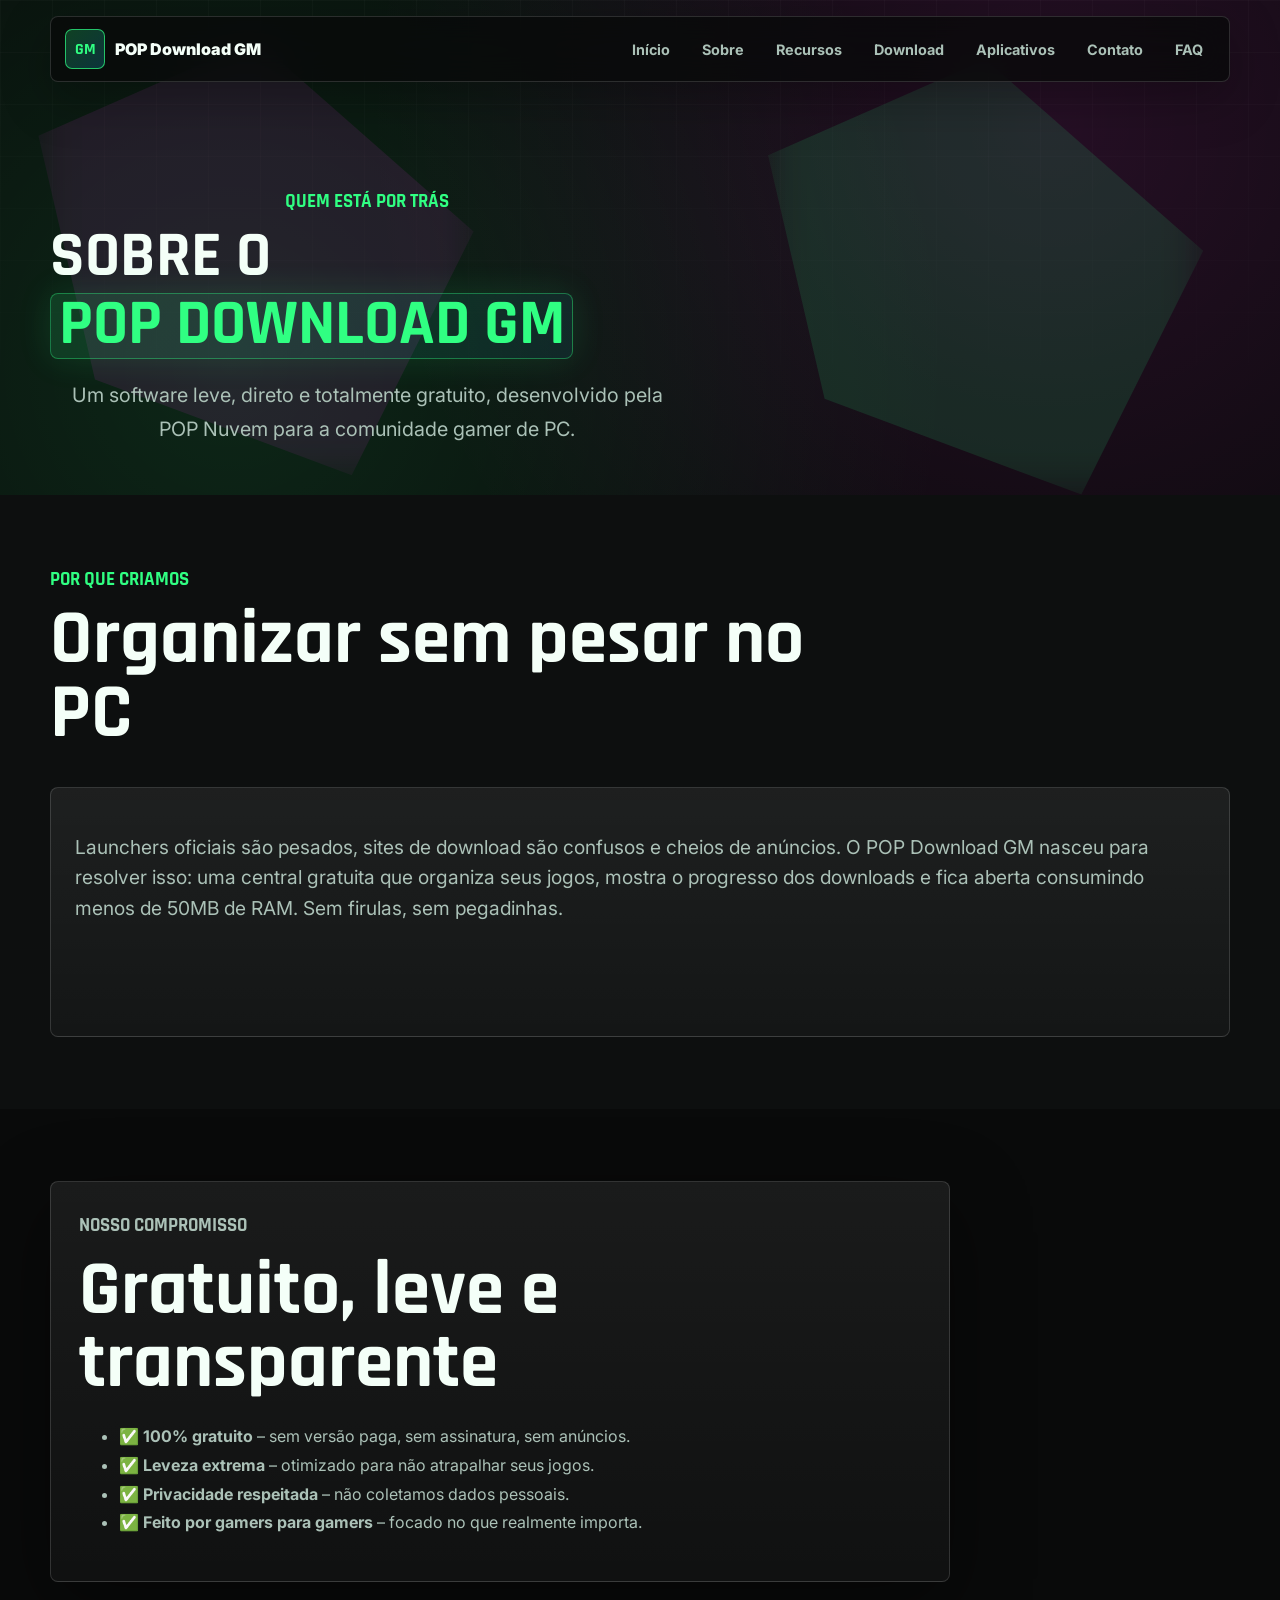
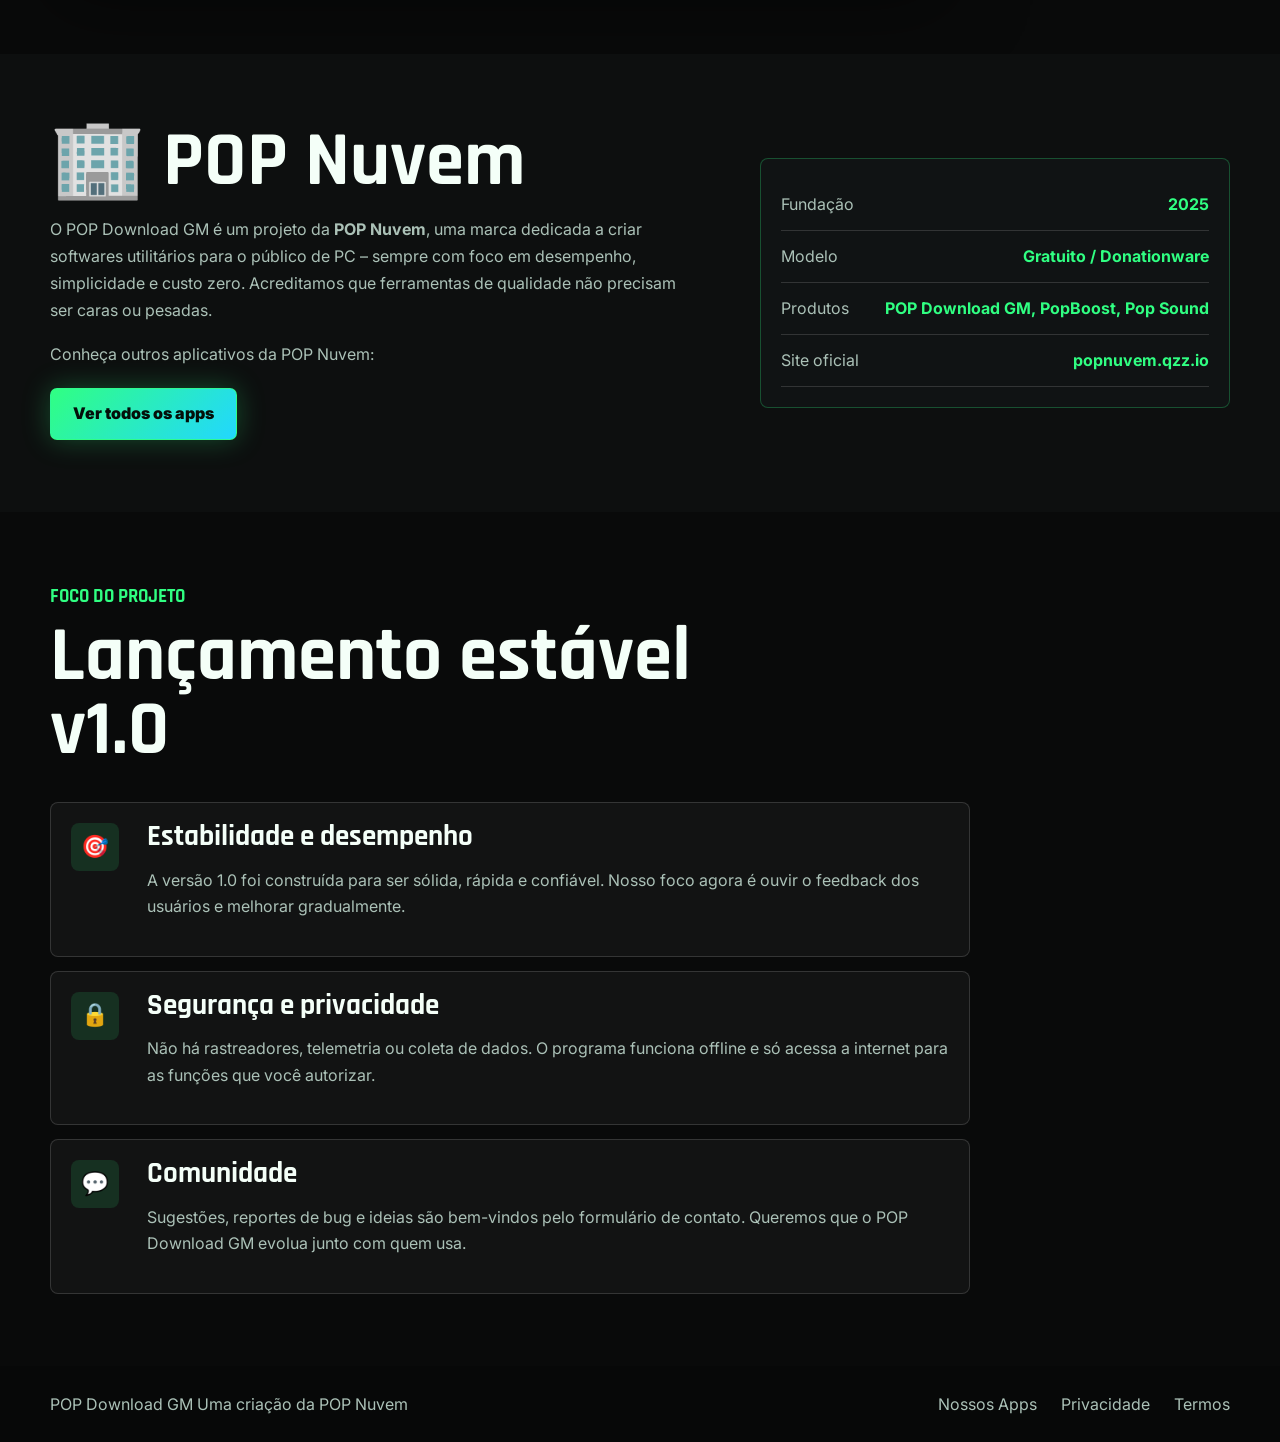
==== commit 6980840a: "Update about.html" ====
--- a/about.html
+++ b/about.html
@@ -4,7 +4,7 @@
   <meta charset="UTF-8">
   <meta name="viewport" content="width=device-width, initial-scale=1.0">
   <title>Sobre - POP Download GM</title>
-  <meta name="description" content="Conheça a história e os valores do POP Download GM: um projeto sério, de código aberto, focado em leveza e organização para gamers de PC.">
+  <meta name="description" content="Conheça o POP Download GM, um projeto da POP Nuvem: software leve, gratuito e feito para organizar downloads de jogos no PC com transparência e qualidade.">
   <link rel="preconnect" href="https://fonts.googleapis.com">
   <link rel="preconnect" href="https://fonts.gstatic.com" crossorigin>
   <link href="https://fonts.googleapis.com/css2?family=Inter:wght@400;500;700;800;900&family=Rajdhani:wght@600;700&display=swap" rel="stylesheet">
@@ -21,122 +21,100 @@
       <a href="about.html">Sobre</a>
       <a href="index.html#recursos">Recursos</a>
       <a href="download.html">Download</a>
+      <a href="apps.html">Aplicativos</a>
       <a href="contact.html">Contato</a>
       <a href="index.html#faq">FAQ</a>
     </nav>
   </header>
 
   <main>
-    <!-- Seção hero da página Sobre -->
-    <section class="hero-section" style="min-height: 60vh; padding-bottom: 0;">
+    <section class="hero-section" style="min-height: 55vh; padding-bottom: 0;">
       <div class="hero-grid" aria-hidden="true"></div>
       <div class="hero-light hero-light-one" aria-hidden="true"></div>
       <div class="hero-light hero-light-two" aria-hidden="true"></div>
       <div class="hero-content" style="text-align: center;">
-        <p class="eyebrow">Transparência e qualidade</p>
-        <h1 class="hero-title" style="font-size: clamp(2.8rem, 7vw, 5rem);">
+        <p class="eyebrow">Quem está por trás</p>
+        <h1 class="hero-title" style="font-size: clamp(2.5rem, 6vw, 4rem);">
           <span>Sobre o</span>
           <span class="hero-title-accent">POP Download GM</span>
         </h1>
-        <p class="hero-copy" style="max-width: 800px; margin: 20px auto 0;">
-          Um projeto pessoal que se tornou uma ferramenta leve, gratuita e de código aberto para a comunidade gamer de PC.
+        <p class="hero-copy" style="max-width: 700px; margin: 20px auto 0;">
+          Um software leve, direto e totalmente gratuito, desenvolvido pela POP Nuvem para a comunidade gamer de PC.
         </p>
       </div>
     </section>
 
-    <!-- Seção: Filosofia e propósito -->
+    <!-- Propósito -->
     <section class="feature-band" style="background: #0d0f0f;">
       <div class="section-heading">
-        <p class="eyebrow">Por que existimos</p>
-        <h2>Organizar sem pesar</h2>
+        <p class="eyebrow">Por que criamos</p>
+        <h2>Organizar sem pesar no PC</h2>
       </div>
       <div class="feature-grid" style="grid-template-columns: 1fr;">
         <div class="feature-card">
-          <p style="font-size: 1.2rem; line-height: 1.6;">Cansado de launchers pesados, sites confusos e downloads desorganizados? O POP Download GM nasceu para resolver isso de forma simples, gratuita e transparente. Meu objetivo é oferecer uma central gamer que caiba em qualquer PC, consumindo pouca RAM e sem propaganda invasiva.</p>
+          <p style="font-size: 1.2rem; line-height: 1.6;">Launchers oficiais são pesados, sites de download são confusos e cheios de anúncios. O POP Download GM nasceu para resolver isso: uma central gratuita que organiza seus jogos, mostra o progresso dos downloads e fica aberta consumindo menos de 50MB de RAM. Sem firulas, sem pegadinhas.</p>
         </div>
       </div>
     </section>
 
-    <!-- Seção: Código aberto e GitHub -->
-    <section class="requirements-band" style="background: #090a0a;">
-      <div class="requirements-copy">
-        <h2>🔓 Código aberto e GitHub</h2>
-        <p>Todo o código-fonte do site e do programa (em breve) está disponível no GitHub. Você pode ver como funciona, sugerir melhorias ou até mesmo contribuir. Isso garante transparência, segurança e evolução colaborativa.</p>
-        <div style="margin-top: 24px;">
-          <a href="https://github.com/emersonsantarem/pop-download-gm" class="button button-primary" target="_blank" style="background: #24292f; border-color: #e1e4e8; color: white;">📂 Ver no GitHub</a>
-        </div>
-      </div>
-      <div class="requirements-grid">
-        <div class="version-row"><span>Licença</span><strong>MIT (Open Source)</strong></div>
-        <div class="version-row"><span>Repositório</span><strong>emersonsantarem/pop-download-gm</strong></div>
-        <div class="version-row"><span>Commits</span><strong>Histórico público</strong></div>
-        <div class="version-row"><span>Issues</span><strong>Participação aberta</strong></div>
-      </div>
-    </section>
-
-    <!-- Seção: Compromissos (segurança, privacidade, gratuidade) -->
-    <section class="notice-band" style="background: #0d0f0f;">
+    <!-- Valores / Compromissos -->
+    <section class="notice-band" style="background: #090a0a;">
       <div class="notice-panel">
-        <p class="eyebrow">Nossos valores</p>
-        <h2>Compromisso com o usuário</h2>
+        <p class="eyebrow">Nosso compromisso</p>
+        <h2>Gratuito, leve e transparente</h2>
         <ul style="color: var(--muted); line-height: 1.8; margin-top: 20px;">
-          <li>✅ <strong>Gratuito para sempre</strong> – sem versões pagas, sem anúncios.</li>
-          <li>✅ <strong>Leveza extrema</strong> – menos de 50MB de RAM em uso típico.</li>
-          <li>✅ <strong>Privacidade em primeiro lugar</strong> – não coletamos dados pessoais.</li>
-          <li>✅ <strong>Código aberto</strong> – você pode auditar e confiar.</li>
-          <li>✅ <strong>Atualizações constantes</strong> – correções e melhorias frequentes.</li>
+          <li>✅ <strong>100% gratuito</strong> – sem versão paga, sem assinatura, sem anúncios.</li>
+          <li>✅ <strong>Leveza extrema</strong> – otimizado para não atrapalhar seus jogos.</li>
+          <li>✅ <strong>Privacidade respeitada</strong> – não coletamos dados pessoais.</li>
+          <li>✅ <strong>Feito por gamers para gamers</strong> – focado no que realmente importa.</li>
         </ul>
       </div>
     </section>
 
-    <!-- Seção: Quem está por trás -->
-    <section class="requirements-band" style="background: #090a0a;">
+    <!-- Produtor: POP Nuvem -->
+    <section class="requirements-band" style="background: #0d0f0f;">
       <div class="requirements-copy">
-        <h2>👤 Desenvolvedor</h2>
-        <p>Olá! Me chamo Emerson, sou desenvolvedor independente e apaixonado por jogos no PC. Criei o POP Download GM para resolver um problema que eu mesmo tinha: organizar downloads de repacks sem precisar de programas pesados ou sites cheios de anúncios. É um projeto feito com seriedade, e todo feedback é bem-vindo.</p>
-        <p style="margin-top: 16px;">Se quiser bater um papo, reportar um bug ou dar uma sugestão, é só usar o <a href="contact.html">formulário de contato</a> ou abrir uma issue no GitHub.</p>
+        <h2>🏢 POP Nuvem</h2>
+        <p>O POP Download GM é um projeto da <strong>POP Nuvem</strong>, uma marca dedicada a criar softwares utilitários para o público de PC – sempre com foco em desempenho, simplicidade e custo zero. Acreditamos que ferramentas de qualidade não precisam ser caras ou pesadas.</p>
+        <p style="margin-top: 16px;">Conheça outros aplicativos da POP Nuvem:</p>
+        <div style="margin-top: 20px;">
+          <a href="apps.html" class="button button-primary">Ver todos os apps</a>
+        </div>
       </div>
       <div class="requirements-grid">
-        <div class="version-row"><span>Nome</span><strong>Emerson Santarem</strong></div>
-        <div class="version-row"><span>GitHub</span><strong>@emersonsantarem</strong></div>
-        <div class="version-row"><span>Projetos</span><strong>Open Source</strong></div>
-        <div class="version-row"><span>Experiência</span><strong>+5 anos desenvolvimento</strong></div>
+        <div class="version-row"><span>Fundação</span><strong>2025</strong></div>
+        <div class="version-row"><span>Modelo</span><strong>Gratuito / Donationware</strong></div>
+        <div class="version-row"><span>Produtos</span><strong>POP Download GM, PopBoost, Pop Sound</strong></div>
+        <div class="version-row"><span>Site oficial</span><strong>popnuvem.qzz.io</strong></div>
       </div>
     </section>
 
-    <!-- Seção: Roadmap (próximos passos) -->
-    <section class="changelog-band" style="background: #0d0f0f;">
+    <!-- Foco (substitui o roadmap) -->
+    <section class="changelog-band" style="background: #090a0a;">
       <div class="section-heading">
-        <p class="eyebrow">Futuro</p>
-        <h2>Roadmap do projeto</h2>
+        <p class="eyebrow">Foco do projeto</p>
+        <h2>Lançamento estável v1.0</h2>
       </div>
       <div class="timeline">
         <article>
-          <span>01</span>
+          <span>🎯</span>
           <div>
-            <h3>v1.1 – Busca integrada</h3>
-            <p>Campo de busca para filtrar jogos na biblioteca.</p>
+            <h3>Estabilidade e desempenho</h3>
+            <p>A versão 1.0 foi construída para ser sólida, rápida e confiável. Nosso foco agora é ouvir o feedback dos usuários e melhorar gradualmente.</p>
           </div>
         </article>
         <article>
-          <span>02</span>
+          <span>🔒</span>
           <div>
-            <h3>v1.2 – Mais fontes de repack</h3>
-            <p>Integração com novas comunidades e curadoria de links seguros.</p>
+            <h3>Segurança e privacidade</h3>
+            <p>Não há rastreadores, telemetria ou coleta de dados. O programa funciona offline e só acessa a internet para as funções que você autorizar.</p>
           </div>
         </article>
         <article>
-          <span>03</span>
+          <span>💬</span>
           <div>
-            <h3>v2.0 – Modo escuro aprimorado e tema customizável</h3>
-            <p>Personalização total da interface.</p>
-          </div>
-        </article>
-        <article>
-          <span>04</span>
-          <div>
-            <h3>Plugin para navegador</h3>
-            <p>Extensão que captura downloads diretamente do navegador.</p>
+            <h3>Comunidade</h3>
+            <p>Sugestões, reportes de bug e ideias são bem-vindos pelo formulário de contato. Queremos que o POP Download GM evolua junto com quem usa.</p>
           </div>
         </article>
       </div>
@@ -146,9 +124,10 @@
   <footer class="site-footer">
     <div>
       <span>POP Download GM</span>
-      <span>Programa de downloads para PC</span>
+      <span>Uma criação da POP Nuvem</span>
     </div>
     <div style="display: flex; gap: 24px;">
+      <a href="apps.html">Nossos Apps</a>
       <a href="privacy.html">Privacidade</a>
       <a href="terms.html">Termos</a>
     </div>
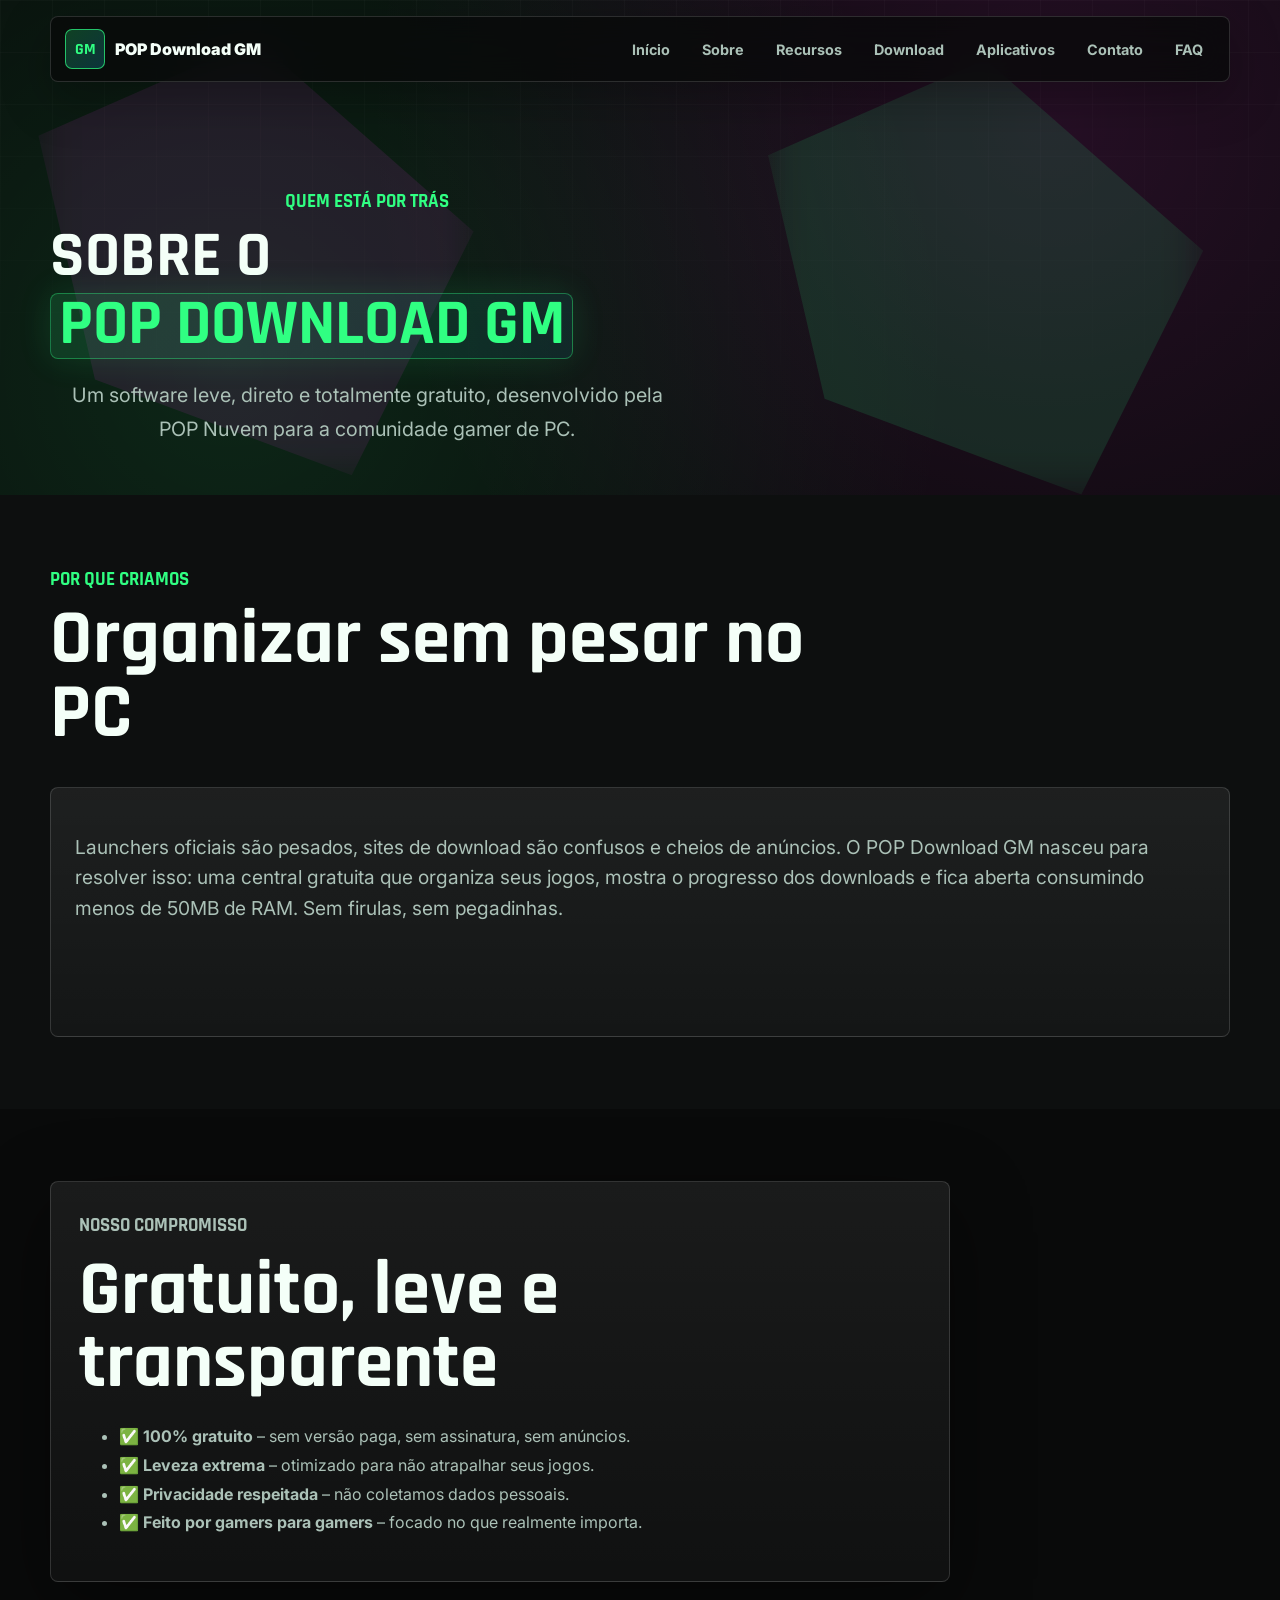
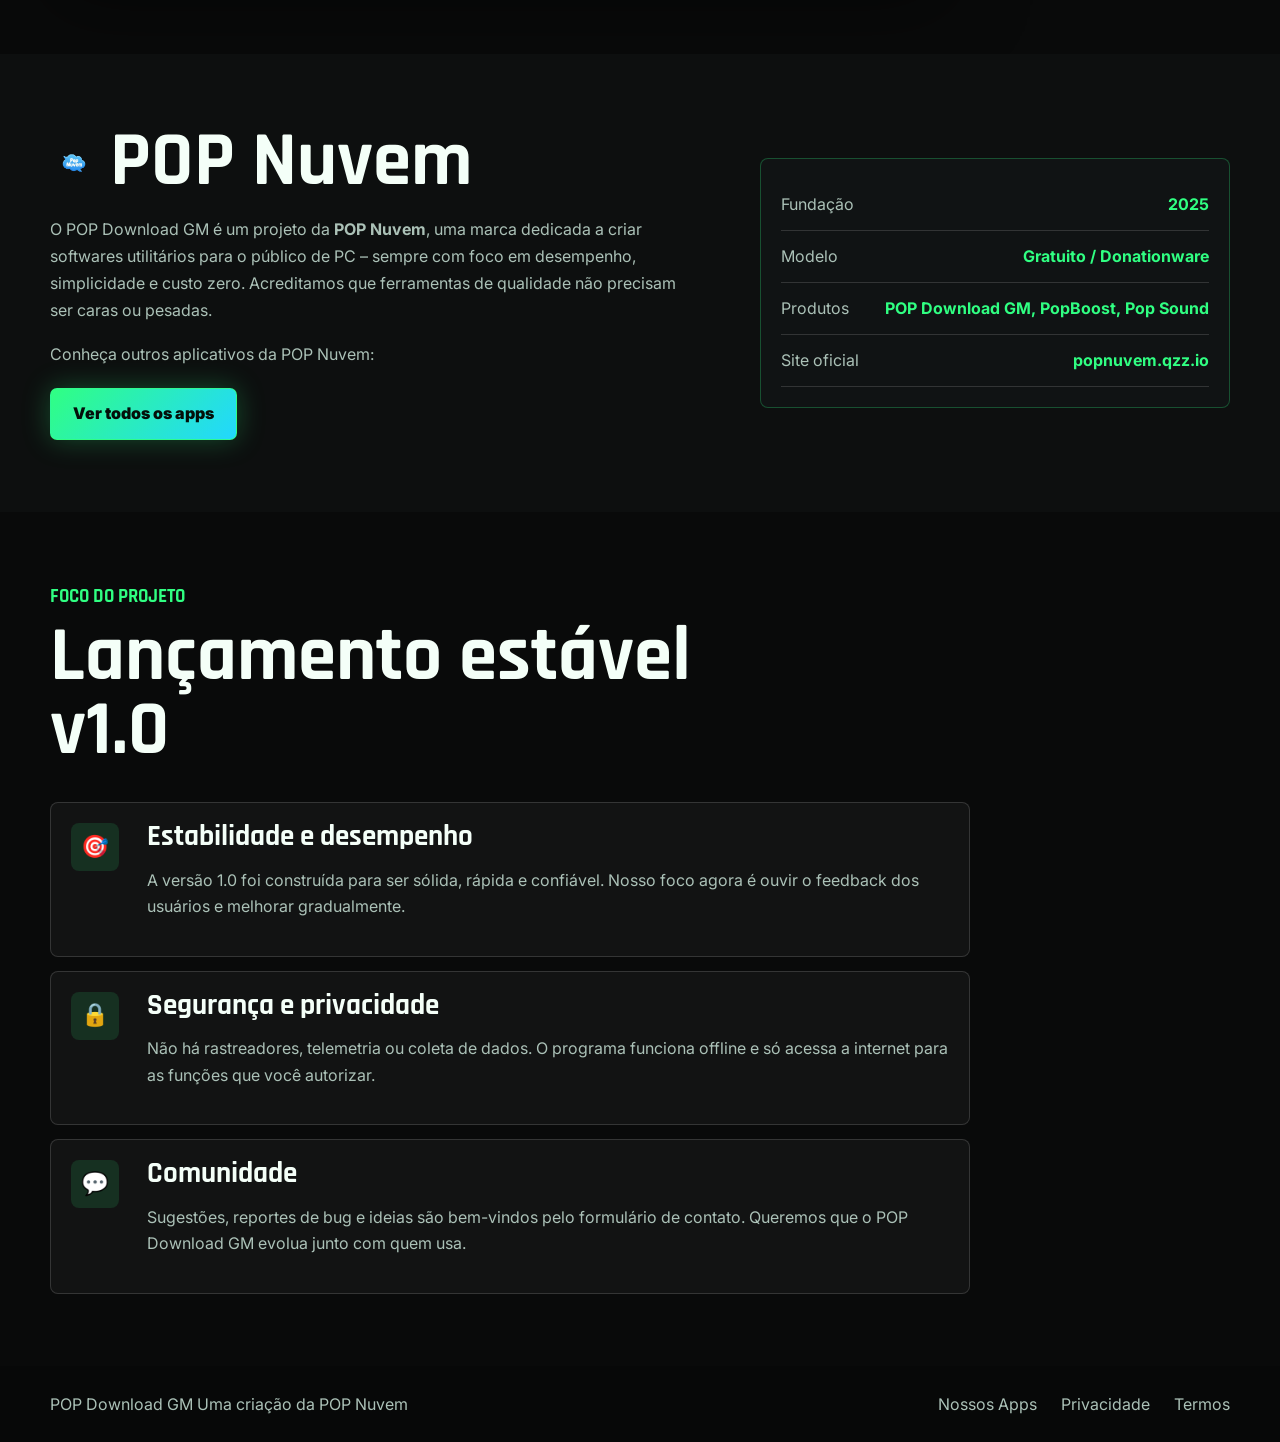
==== commit 21005a87: "Update about.html" ====
--- a/about.html
+++ b/about.html
@@ -71,10 +71,13 @@
       </div>
     </section>
 
-    <!-- Produtor: POP Nuvem -->
+    <!-- Produtor: POP Nuvem com ícone personalizado -->
     <section class="requirements-band" style="background: #0d0f0f;">
       <div class="requirements-copy">
-        <h2>🏢 POP Nuvem</h2>
+        <h2 style="display: flex; align-items: center; gap: 12px;">
+          <img src="popnuvem-icon.png" alt="POP Nuvem" style="width: 48px; height: 48px; object-fit: contain;">
+          <span>POP Nuvem</span>
+        </h2>
         <p>O POP Download GM é um projeto da <strong>POP Nuvem</strong>, uma marca dedicada a criar softwares utilitários para o público de PC – sempre com foco em desempenho, simplicidade e custo zero. Acreditamos que ferramentas de qualidade não precisam ser caras ou pesadas.</p>
         <p style="margin-top: 16px;">Conheça outros aplicativos da POP Nuvem:</p>
         <div style="margin-top: 20px;">
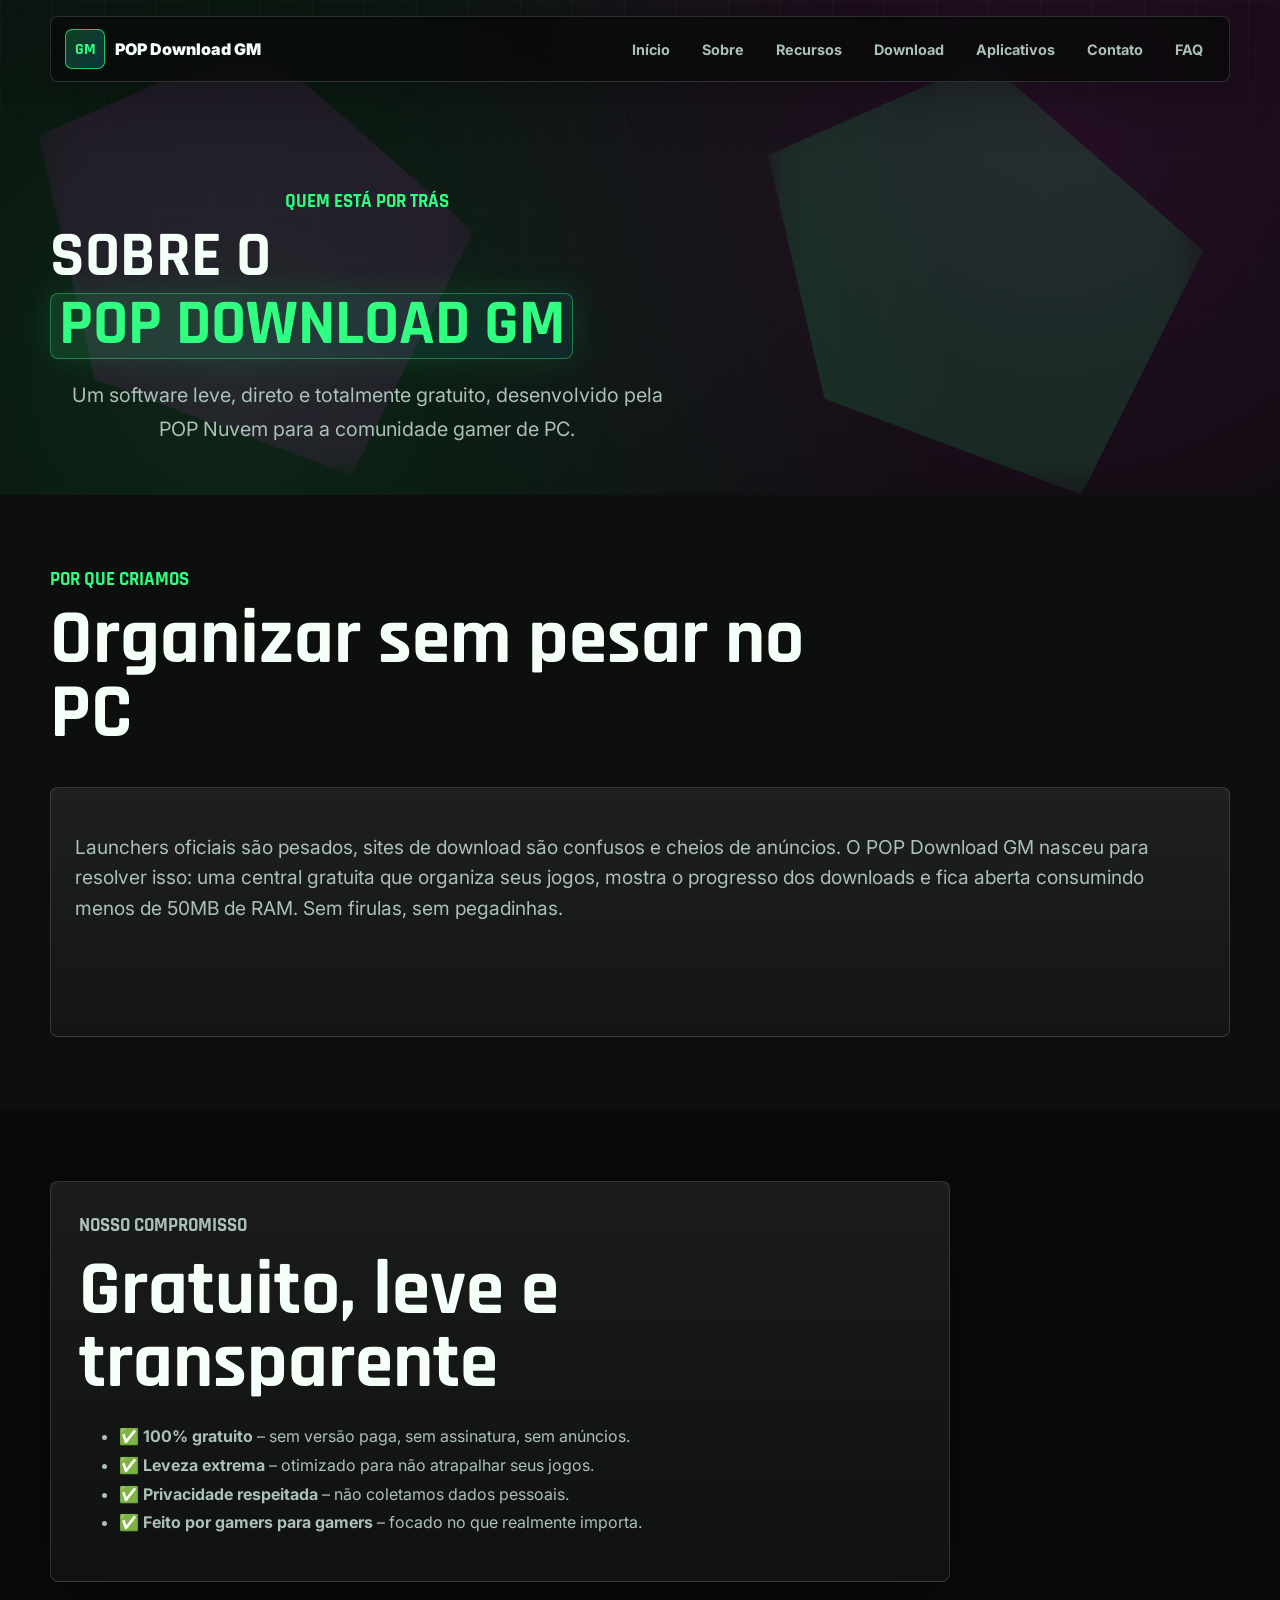
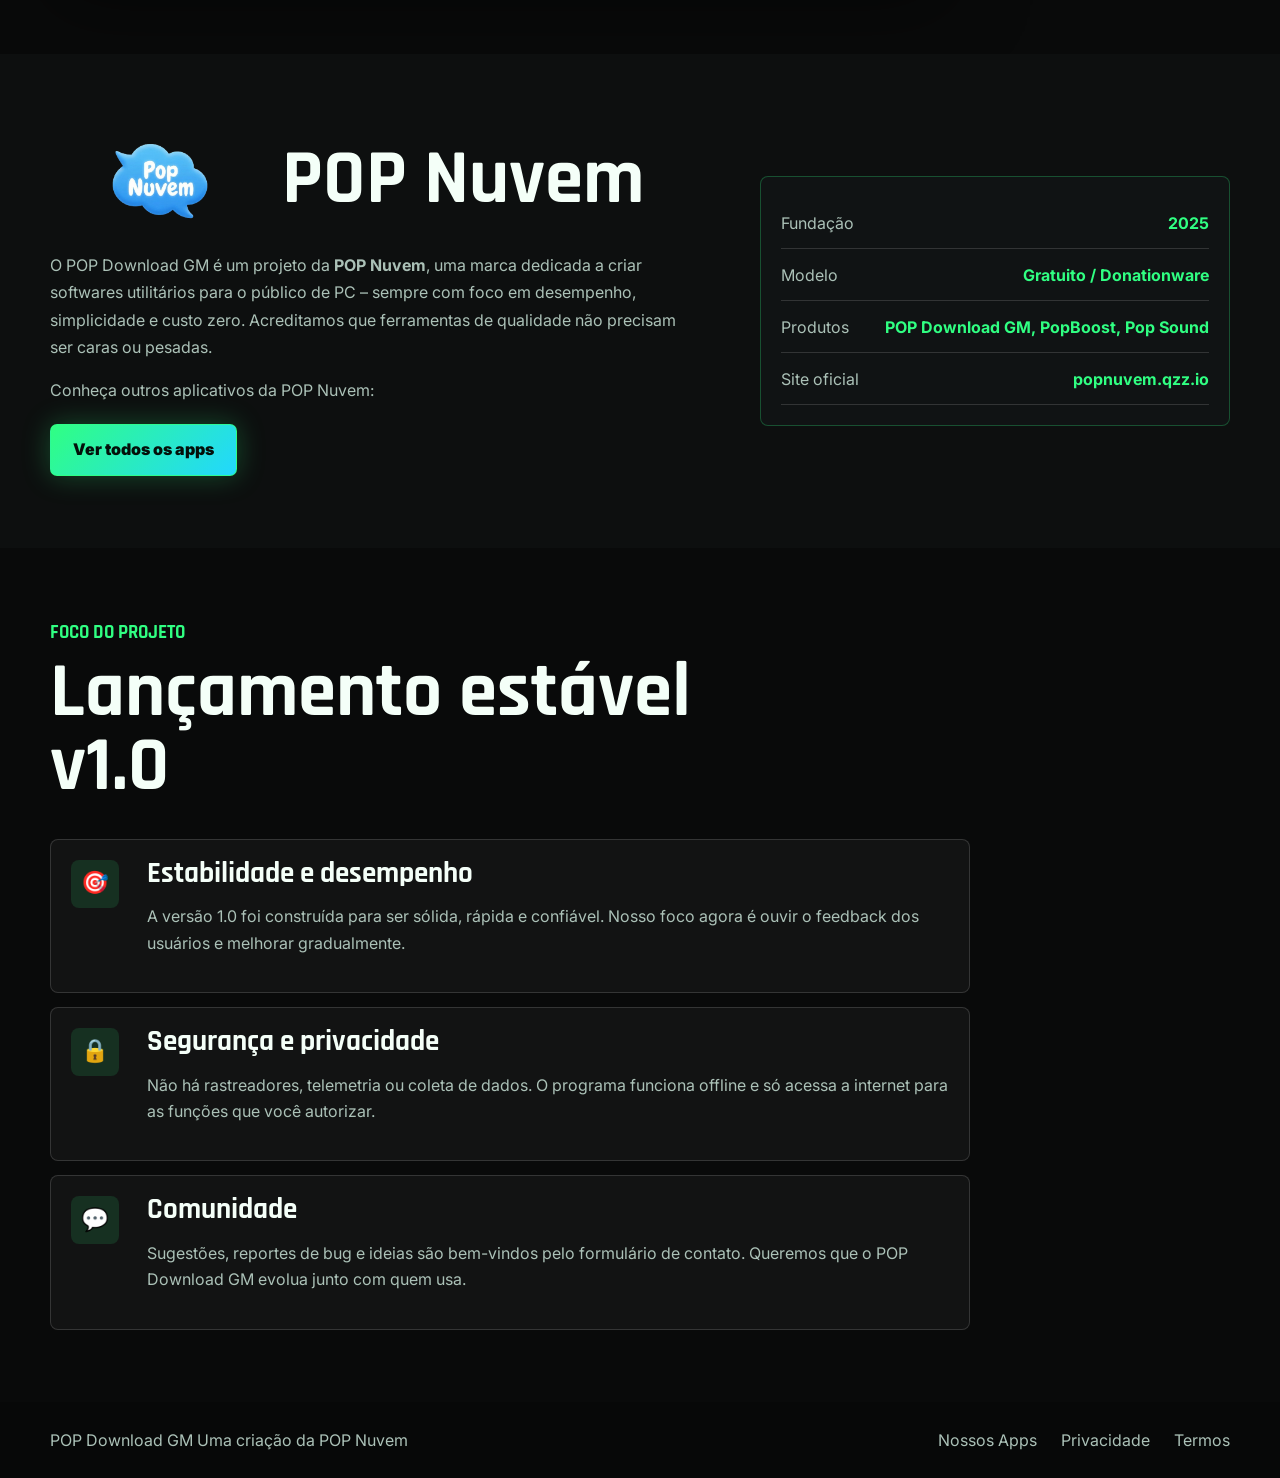
==== commit c97d6c94: "Update about.html" ====
--- a/about.html
+++ b/about.html
@@ -75,7 +75,7 @@
     <section class="requirements-band" style="background: #0d0f0f;">
       <div class="requirements-copy">
         <h2 style="display: flex; align-items: center; gap: 12px;">
-          <img src="popnuvem-icon.png" alt="POP Nuvem" style="width: 48px; height: 48px; object-fit: contain;">
+          <img src="popnuvem-icon.png" alt="POP Nuvem" style="width: 220px; height: 110px; object-fit: contain;">
           <span>POP Nuvem</span>
         </h2>
         <p>O POP Download GM é um projeto da <strong>POP Nuvem</strong>, uma marca dedicada a criar softwares utilitários para o público de PC – sempre com foco em desempenho, simplicidade e custo zero. Acreditamos que ferramentas de qualidade não precisam ser caras ou pesadas.</p>
